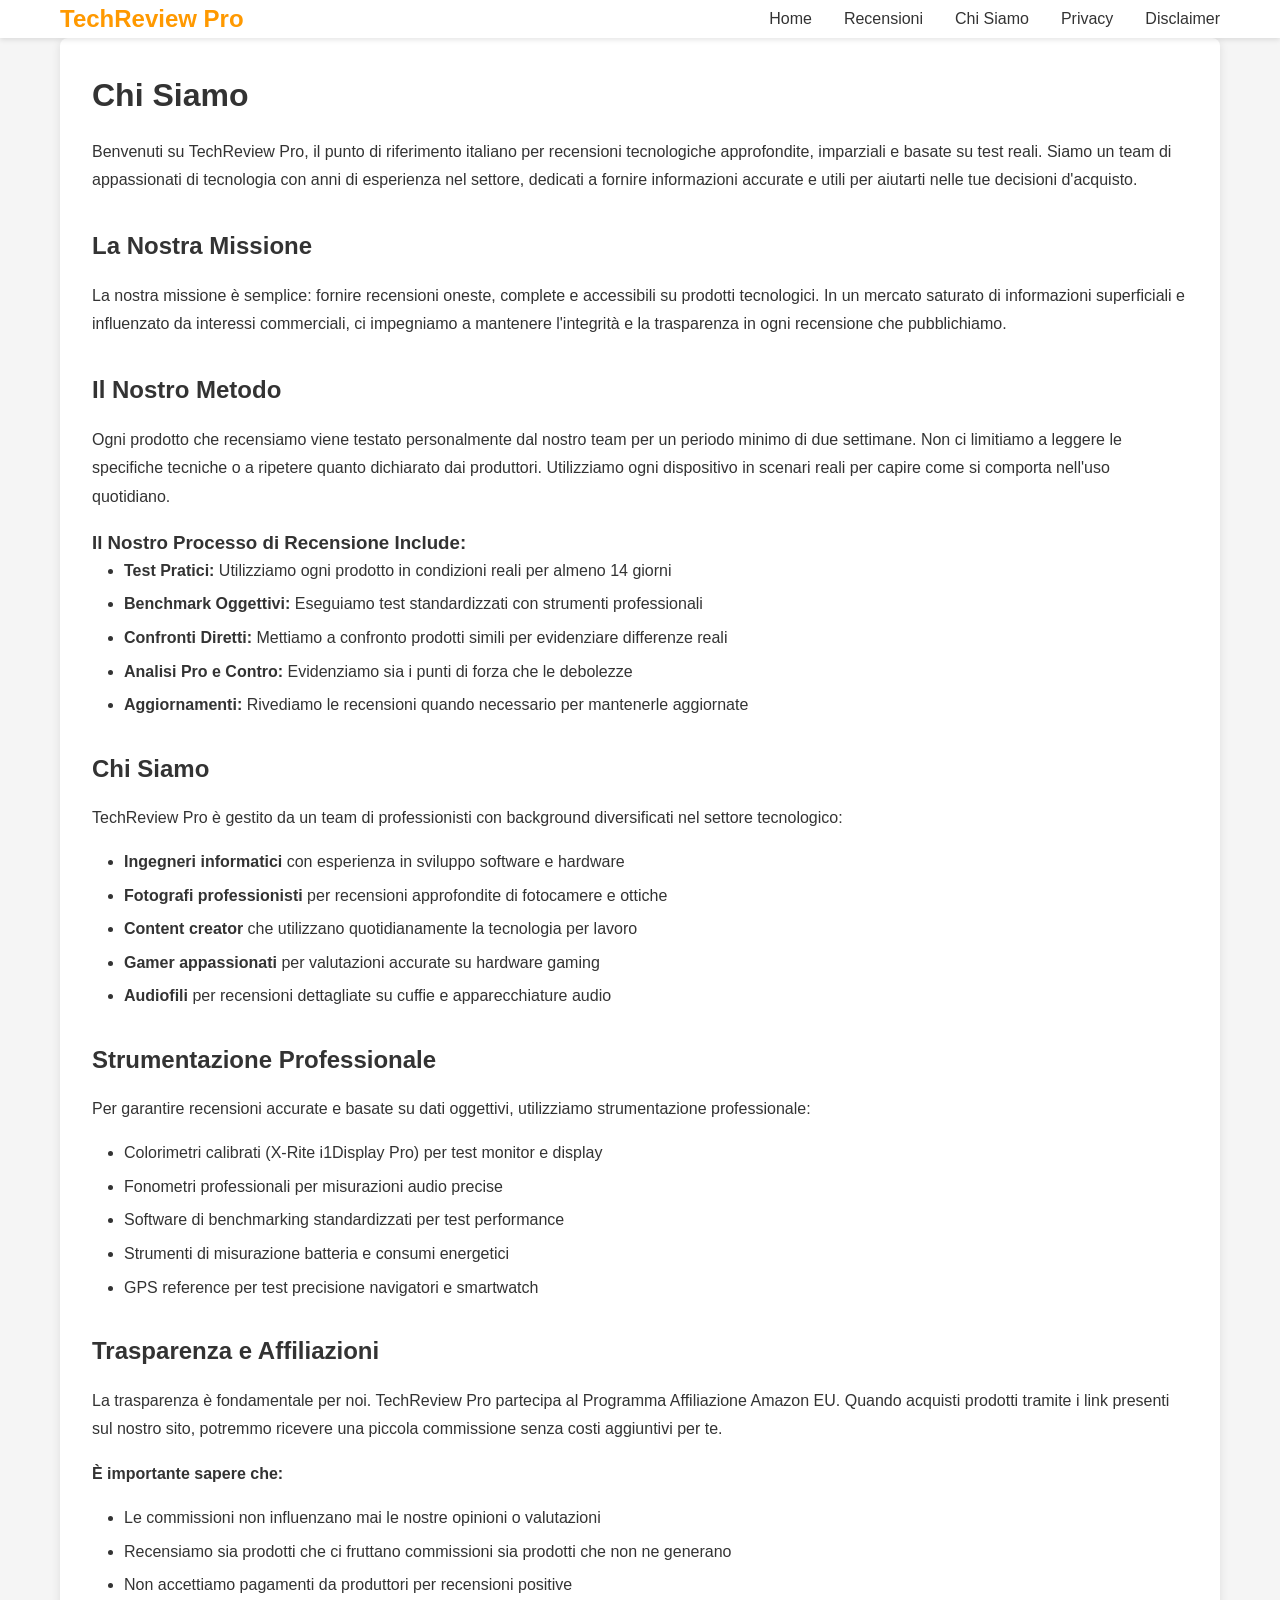
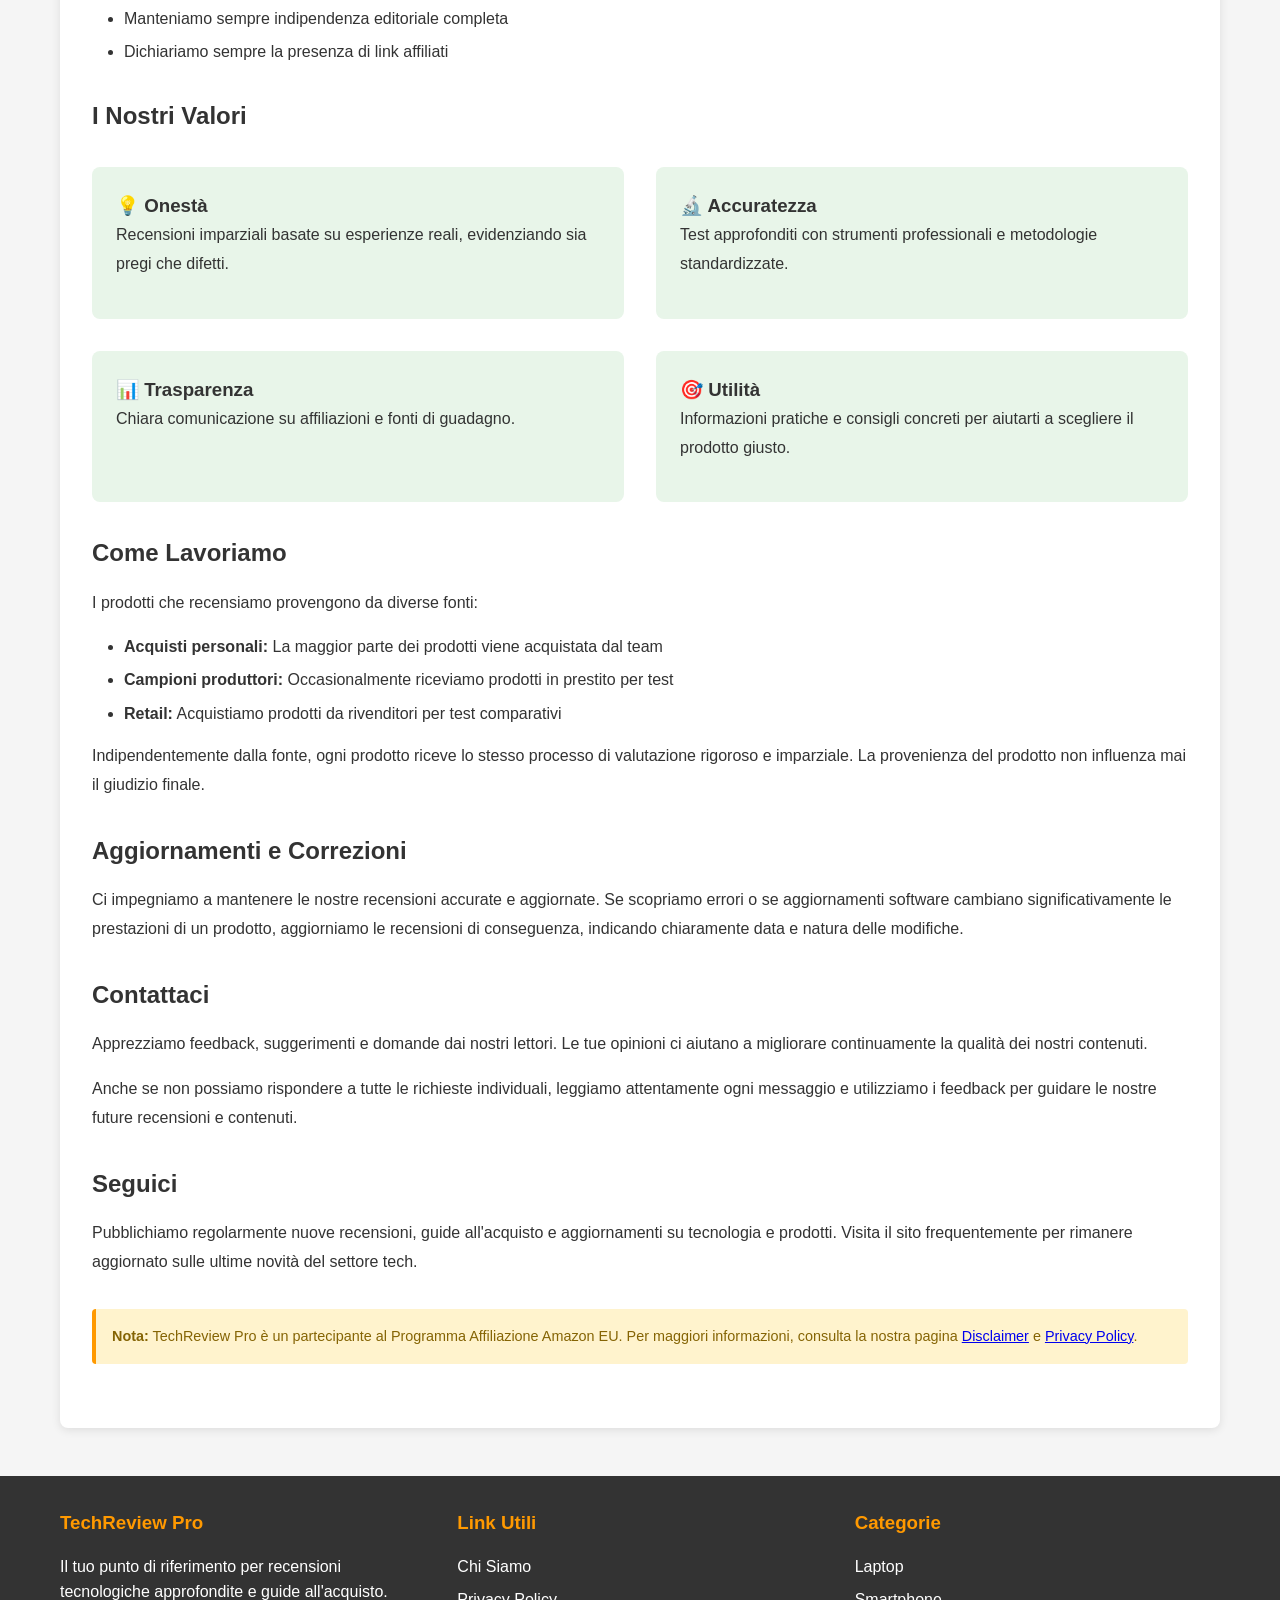
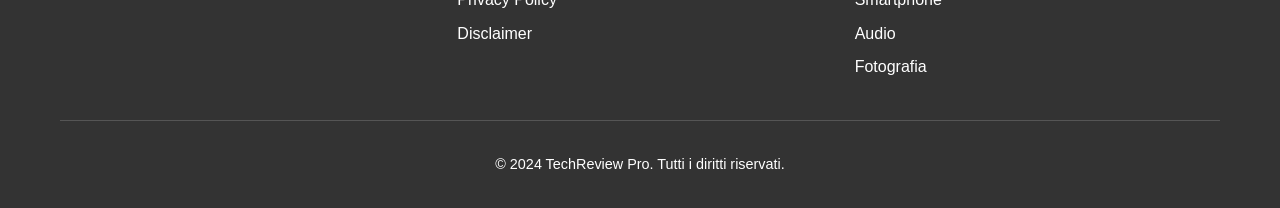
==== about.html @ e6c6a037 "Add complete Amazon Associates compliant website for PA-API approval This commit adds a professional" ====
<!DOCTYPE html>
<html lang="it">
<head>
    <meta charset="UTF-8">
    <meta name="viewport" content="width=device-width, initial-scale=1.0">
    <meta name="description" content="Chi siamo - TechReview Pro, il tuo punto di riferimento per recensioni tecnologiche approfondite e imparziali.">
    <title>Chi Siamo - TechReview Pro</title>
    <link rel="stylesheet" href="css/style.css">
</head>
<body>
    <header>
        <nav class="container">
            <a href="index.html" class="logo">TechReview Pro</a>
            <ul class="nav-links">
                <li><a href="index.html">Home</a></li>
                <li><a href="reviews.html">Recensioni</a></li>
                <li><a href="about.html">Chi Siamo</a></li>
                <li><a href="privacy.html">Privacy</a></li>
                <li><a href="disclaimer.html">Disclaimer</a></li>
            </ul>
        </nav>
    </header>

    <main class="container">
        <article>
            <h1>Chi Siamo</h1>

            <p>
                Benvenuti su TechReview Pro, il punto di riferimento italiano per recensioni tecnologiche approfondite,
                imparziali e basate su test reali. Siamo un team di appassionati di tecnologia con anni di esperienza
                nel settore, dedicati a fornire informazioni accurate e utili per aiutarti nelle tue decisioni d'acquisto.
            </p>

            <h2>La Nostra Missione</h2>
            <p>
                La nostra missione è semplice: fornire recensioni oneste, complete e accessibili su prodotti tecnologici.
                In un mercato saturato di informazioni superficiali e influenzato da interessi commerciali, ci impegniamo
                a mantenere l'integrità e la trasparenza in ogni recensione che pubblichiamo.
            </p>

            <h2>Il Nostro Metodo</h2>
            <p>
                Ogni prodotto che recensiamo viene testato personalmente dal nostro team per un periodo minimo di due
                settimane. Non ci limitiamo a leggere le specifiche tecniche o a ripetere quanto dichiarato dai produttori.
                Utilizziamo ogni dispositivo in scenari reali per capire come si comporta nell'uso quotidiano.
            </p>

            <h3>Il Nostro Processo di Recensione Include:</h3>
            <ul>
                <li><strong>Test Pratici:</strong> Utilizziamo ogni prodotto in condizioni reali per almeno 14 giorni</li>
                <li><strong>Benchmark Oggettivi:</strong> Eseguiamo test standardizzati con strumenti professionali</li>
                <li><strong>Confronti Diretti:</strong> Mettiamo a confronto prodotti simili per evidenziare differenze reali</li>
                <li><strong>Analisi Pro e Contro:</strong> Evidenziamo sia i punti di forza che le debolezze</li>
                <li><strong>Aggiornamenti:</strong> Rivediamo le recensioni quando necessario per mantenerle aggiornate</li>
            </ul>

            <h2>Chi Siamo</h2>
            <p>
                TechReview Pro è gestito da un team di professionisti con background diversificati nel settore tecnologico:
            </p>
            <ul>
                <li><strong>Ingegneri informatici</strong> con esperienza in sviluppo software e hardware</li>
                <li><strong>Fotografi professionisti</strong> per recensioni approfondite di fotocamere e ottiche</li>
                <li><strong>Content creator</strong> che utilizzano quotidianamente la tecnologia per lavoro</li>
                <li><strong>Gamer appassionati</strong> per valutazioni accurate su hardware gaming</li>
                <li><strong>Audiofili</strong> per recensioni dettagliate su cuffie e apparecchiature audio</li>
            </ul>

            <h2>Strumentazione Professionale</h2>
            <p>
                Per garantire recensioni accurate e basate su dati oggettivi, utilizziamo strumentazione professionale:
            </p>
            <ul>
                <li>Colorimetri calibrati (X-Rite i1Display Pro) per test monitor e display</li>
                <li>Fonometri professionali per misurazioni audio precise</li>
                <li>Software di benchmarking standardizzati per test performance</li>
                <li>Strumenti di misurazione batteria e consumi energetici</li>
                <li>GPS reference per test precisione navigatori e smartwatch</li>
            </ul>

            <h2>Trasparenza e Affiliazioni</h2>
            <p>
                La trasparenza è fondamentale per noi. TechReview Pro partecipa al Programma Affiliazione Amazon EU.
                Quando acquisti prodotti tramite i link presenti sul nostro sito, potremmo ricevere una piccola
                commissione senza costi aggiuntivi per te.
            </p>
            <p>
                <strong>È importante sapere che:</strong>
            </p>
            <ul>
                <li>Le commissioni non influenzano mai le nostre opinioni o valutazioni</li>
                <li>Recensiamo sia prodotti che ci fruttano commissioni sia prodotti che non ne generano</li>
                <li>Non accettiamo pagamenti da produttori per recensioni positive</li>
                <li>Manteniamo sempre indipendenza editoriale completa</li>
                <li>Dichiariamo sempre la presenza di link affiliati</li>
            </ul>

            <h2>I Nostri Valori</h2>
            <div class="pros-cons">
                <div class="pros">
                    <h3>💡 Onestà</h3>
                    <p>Recensioni imparziali basate su esperienze reali, evidenziando sia pregi che difetti.</p>
                </div>
                <div class="pros">
                    <h3>🔬 Accuratezza</h3>
                    <p>Test approfonditi con strumenti professionali e metodologie standardizzate.</p>
                </div>
            </div>
            <div class="pros-cons">
                <div class="pros">
                    <h3>📊 Trasparenza</h3>
                    <p>Chiara comunicazione su affiliazioni e fonti di guadagno.</p>
                </div>
                <div class="pros">
                    <h3>🎯 Utilità</h3>
                    <p>Informazioni pratiche e consigli concreti per aiutarti a scegliere il prodotto giusto.</p>
                </div>
            </div>

            <h2>Come Lavoriamo</h2>
            <p>
                I prodotti che recensiamo provengono da diverse fonti:
            </p>
            <ul>
                <li><strong>Acquisti personali:</strong> La maggior parte dei prodotti viene acquistata dal team</li>
                <li><strong>Campioni produttori:</strong> Occasionalmente riceviamo prodotti in prestito per test</li>
                <li><strong>Retail:</strong> Acquistiamo prodotti da rivenditori per test comparativi</li>
            </ul>
            <p>
                Indipendentemente dalla fonte, ogni prodotto riceve lo stesso processo di valutazione rigoroso e
                imparziale. La provenienza del prodotto non influenza mai il giudizio finale.
            </p>

            <h2>Aggiornamenti e Correzioni</h2>
            <p>
                Ci impegniamo a mantenere le nostre recensioni accurate e aggiornate. Se scopriamo errori o se
                aggiornamenti software cambiano significativamente le prestazioni di un prodotto, aggiorniamo le
                recensioni di conseguenza, indicando chiaramente data e natura delle modifiche.
            </p>

            <h2>Contattaci</h2>
            <p>
                Apprezziamo feedback, suggerimenti e domande dai nostri lettori. Le tue opinioni ci aiutano a migliorare
                continuamente la qualità dei nostri contenuti.
            </p>
            <p>
                Anche se non possiamo rispondere a tutte le richieste individuali, leggiamo attentamente ogni messaggio
                e utilizziamo i feedback per guidare le nostre future recensioni e contenuti.
            </p>

            <h2>Seguici</h2>
            <p>
                Pubblichiamo regolarmente nuove recensioni, guide all'acquisto e aggiornamenti su tecnologia e prodotti.
                Visita il sito frequentemente per rimanere aggiornato sulle ultime novità del settore tech.
            </p>

            <div class="affiliate-notice">
                <strong>Nota:</strong> TechReview Pro è un partecipante al Programma Affiliazione Amazon EU.
                Per maggiori informazioni, consulta la nostra pagina <a href="disclaimer.html">Disclaimer</a> e
                <a href="privacy.html">Privacy Policy</a>.
            </div>
        </article>
    </main>

    <footer>
        <div class="container">
            <div class="footer-content">
                <div class="footer-section">
                    <h3>TechReview Pro</h3>
                    <p>Il tuo punto di riferimento per recensioni tecnologiche approfondite e guide all'acquisto.</p>
                </div>
                <div class="footer-section">
                    <h3>Link Utili</h3>
                    <ul>
                        <li><a href="about.html">Chi Siamo</a></li>
                        <li><a href="privacy.html">Privacy Policy</a></li>
                        <li><a href="disclaimer.html">Disclaimer</a></li>
                    </ul>
                </div>
                <div class="footer-section">
                    <h3>Categorie</h3>
                    <ul>
                        <li><a href="reviews.html">Laptop</a></li>
                        <li><a href="reviews.html">Smartphone</a></li>
                        <li><a href="reviews.html">Audio</a></li>
                        <li><a href="reviews.html">Fotografia</a></li>
                    </ul>
                </div>
            </div>
            <div class="footer-bottom">
                <p>&copy; 2024 TechReview Pro. Tutti i diritti riservati.</p>
            </div>
        </div>
    </footer>
</body>
</html>
---- css/style.css ----
/* Global Styles */
* {
    margin: 0;
    padding: 0;
    box-sizing: border-box;
}

:root {
    --primary-color: #FF9900;
    --secondary-color: #146eb4;
    --text-color: #333;
    --bg-color: #f5f5f5;
    --white: #ffffff;
    --gray: #666;
    --light-gray: #e0e0e0;
}

body {
    font-family: 'Segoe UI', Tahoma, Geneva, Verdana, sans-serif;
    line-height: 1.6;
    color: var(--text-color);
    background-color: var(--bg-color);
}

.container {
    max-width: 1200px;
    margin: 0 auto;
    padding: 0 20px;
}

/* Header */
header {
    background-color: var(--white);
    box-shadow: 0 2px 5px rgba(0,0,0,0.1);
    position: sticky;
    top: 0;
    z-index: 1000;
}

nav {
    display: flex;
    justify-content: space-between;
    align-items: center;
    padding: 1rem 0;
}

.logo {
    font-size: 1.5rem;
    font-weight: bold;
    color: var(--primary-color);
    text-decoration: none;
}

.nav-links {
    display: flex;
    list-style: none;
    gap: 2rem;
}

.nav-links a {
    color: var(--text-color);
    text-decoration: none;
    transition: color 0.3s;
}

.nav-links a:hover {
    color: var(--primary-color);
}

/* Hero Section */
.hero {
    background: linear-gradient(135deg, var(--secondary-color), var(--primary-color));
    color: var(--white);
    text-align: center;
    padding: 4rem 0;
    margin-bottom: 3rem;
}

.hero h1 {
    font-size: 2.5rem;
    margin-bottom: 1rem;
}

.hero p {
    font-size: 1.2rem;
    max-width: 600px;
    margin: 0 auto;
}

/* Main Content */
main {
    min-height: calc(100vh - 400px);
    padding: 2rem 0;
}

/* Product Grid */
.product-grid {
    display: grid;
    grid-template-columns: repeat(auto-fit, minmax(300px, 1fr));
    gap: 2rem;
    margin: 2rem 0;
}

.product-card {
    background: var(--white);
    border-radius: 8px;
    overflow: hidden;
    box-shadow: 0 2px 10px rgba(0,0,0,0.1);
    transition: transform 0.3s, box-shadow 0.3s;
}

.product-card:hover {
    transform: translateY(-5px);
    box-shadow: 0 5px 20px rgba(0,0,0,0.15);
}

.product-image {
    width: 100%;
    height: 250px;
    background-color: var(--light-gray);
    display: flex;
    align-items: center;
    justify-content: center;
    font-size: 3rem;
}

.product-content {
    padding: 1.5rem;
}

.product-content h3 {
    margin-bottom: 0.5rem;
    color: var(--text-color);
}

.product-content p {
    color: var(--gray);
    margin-bottom: 1rem;
}

.btn {
    display: inline-block;
    padding: 0.75rem 1.5rem;
    background-color: var(--primary-color);
    color: var(--white);
    text-decoration: none;
    border-radius: 5px;
    transition: background-color 0.3s;
}

.btn:hover {
    background-color: #e68a00;
}

/* Article Styles */
article {
    background: var(--white);
    padding: 2rem;
    border-radius: 8px;
    margin-bottom: 2rem;
    box-shadow: 0 2px 10px rgba(0,0,0,0.1);
}

article h1 {
    color: var(--text-color);
    margin-bottom: 1rem;
    font-size: 2rem;
}

article h2 {
    color: var(--text-color);
    margin-top: 2rem;
    margin-bottom: 1rem;
}

article p {
    margin-bottom: 1rem;
    line-height: 1.8;
}

article ul, article ol {
    margin-left: 2rem;
    margin-bottom: 1rem;
}

article li {
    margin-bottom: 0.5rem;
}

.product-hero {
    background-color: var(--light-gray);
    height: 400px;
    display: flex;
    align-items: center;
    justify-content: center;
    font-size: 4rem;
    margin-bottom: 2rem;
    border-radius: 8px;
}

.rating {
    color: var(--primary-color);
    font-size: 1.2rem;
    margin: 1rem 0;
}

.pros-cons {
    display: grid;
    grid-template-columns: 1fr 1fr;
    gap: 2rem;
    margin: 2rem 0;
}

.pros, .cons {
    padding: 1.5rem;
    border-radius: 8px;
}

.pros {
    background-color: #e8f5e9;
}

.cons {
    background-color: #ffebee;
}

.affiliate-notice {
    background-color: #fff3cd;
    border-left: 4px solid var(--primary-color);
    padding: 1rem;
    margin: 2rem 0;
    border-radius: 4px;
    font-size: 0.9rem;
    color: #856404;
}

/* Footer */
footer {
    background-color: var(--text-color);
    color: var(--white);
    padding: 2rem 0;
    margin-top: 3rem;
}

.footer-content {
    display: flex;
    justify-content: space-between;
    flex-wrap: wrap;
    gap: 2rem;
}

.footer-section {
    flex: 1;
    min-width: 250px;
}

.footer-section h3 {
    margin-bottom: 1rem;
    color: var(--primary-color);
}

.footer-section ul {
    list-style: none;
}

.footer-section ul li {
    margin-bottom: 0.5rem;
}

.footer-section a {
    color: var(--white);
    text-decoration: none;
    transition: color 0.3s;
}

.footer-section a:hover {
    color: var(--primary-color);
}

.footer-bottom {
    text-align: center;
    margin-top: 2rem;
    padding-top: 2rem;
    border-top: 1px solid #555;
    font-size: 0.9rem;
}

/* Responsive */
@media (max-width: 768px) {
    .nav-links {
        flex-direction: column;
        gap: 1rem;
    }

    .hero h1 {
        font-size: 2rem;
    }

    .product-grid {
        grid-template-columns: 1fr;
    }

    .pros-cons {
        grid-template-columns: 1fr;
    }

    .footer-content {
        flex-direction: column;
    }
}
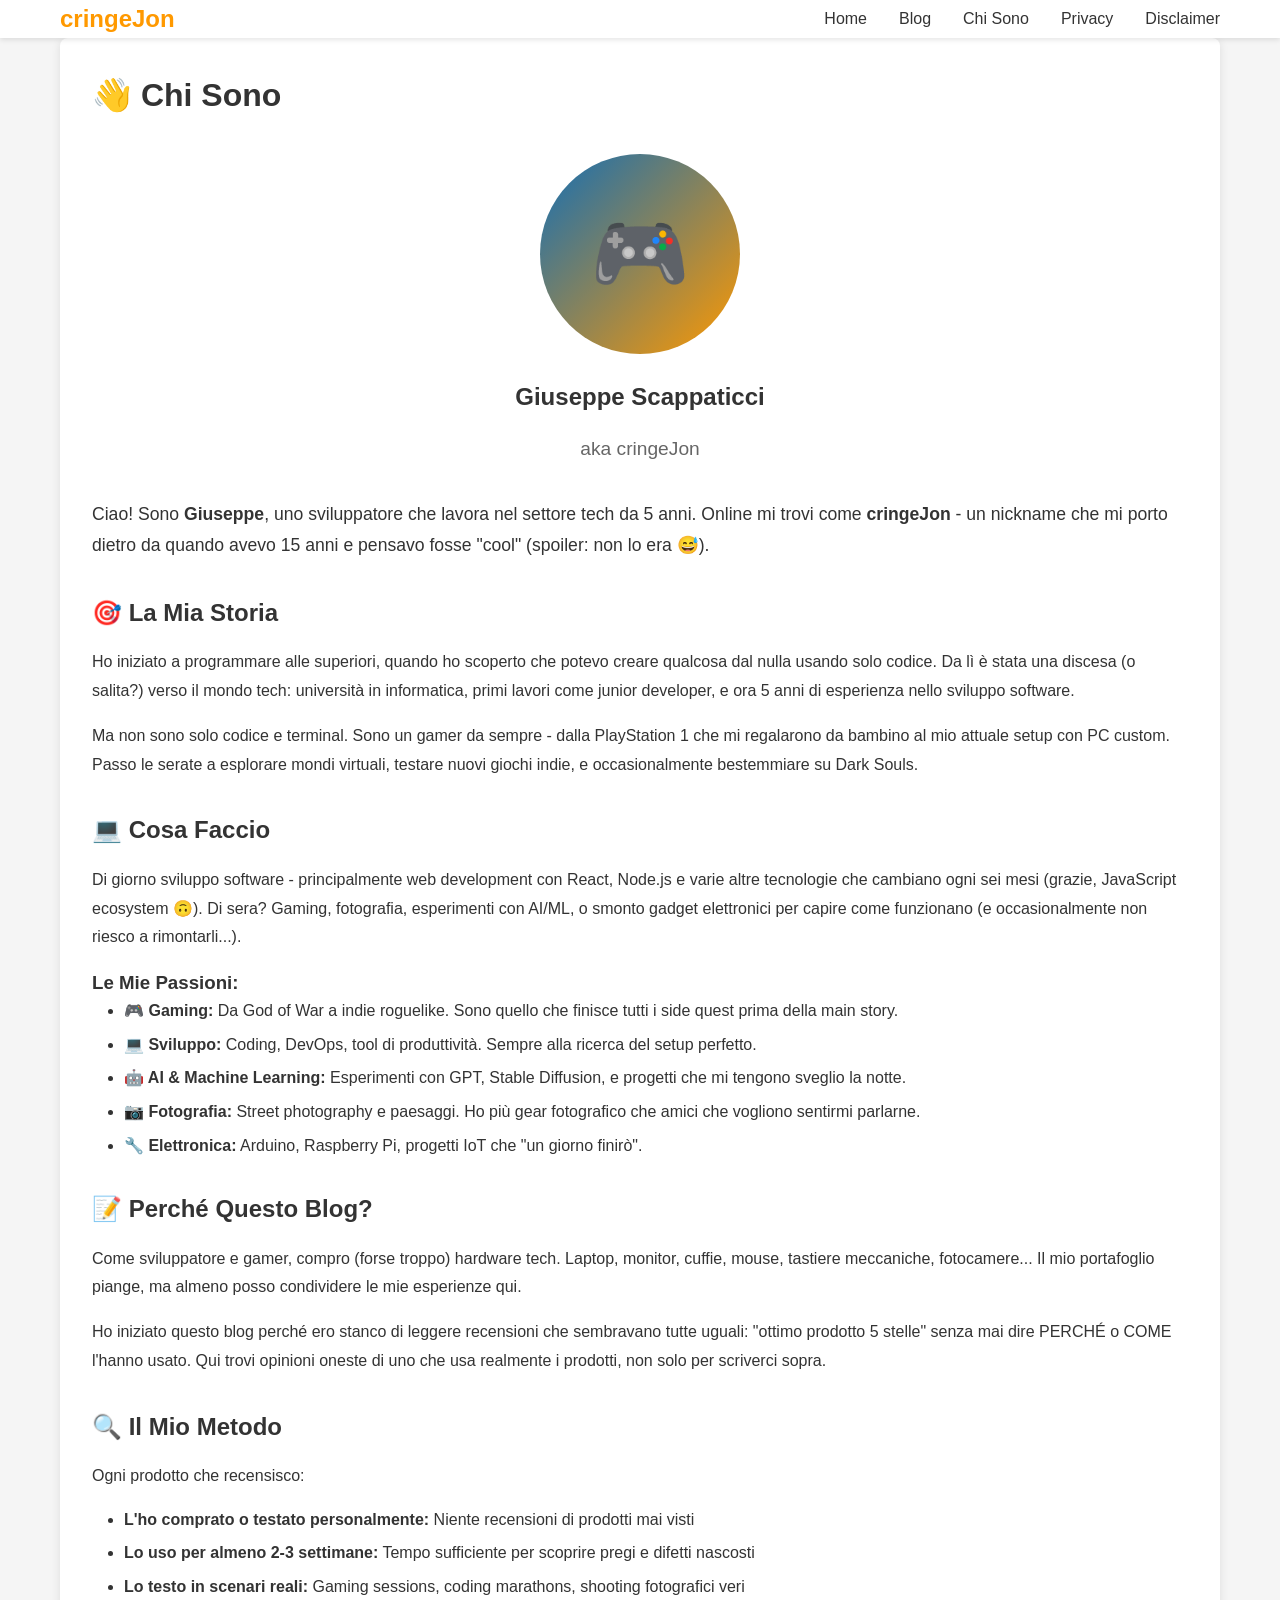
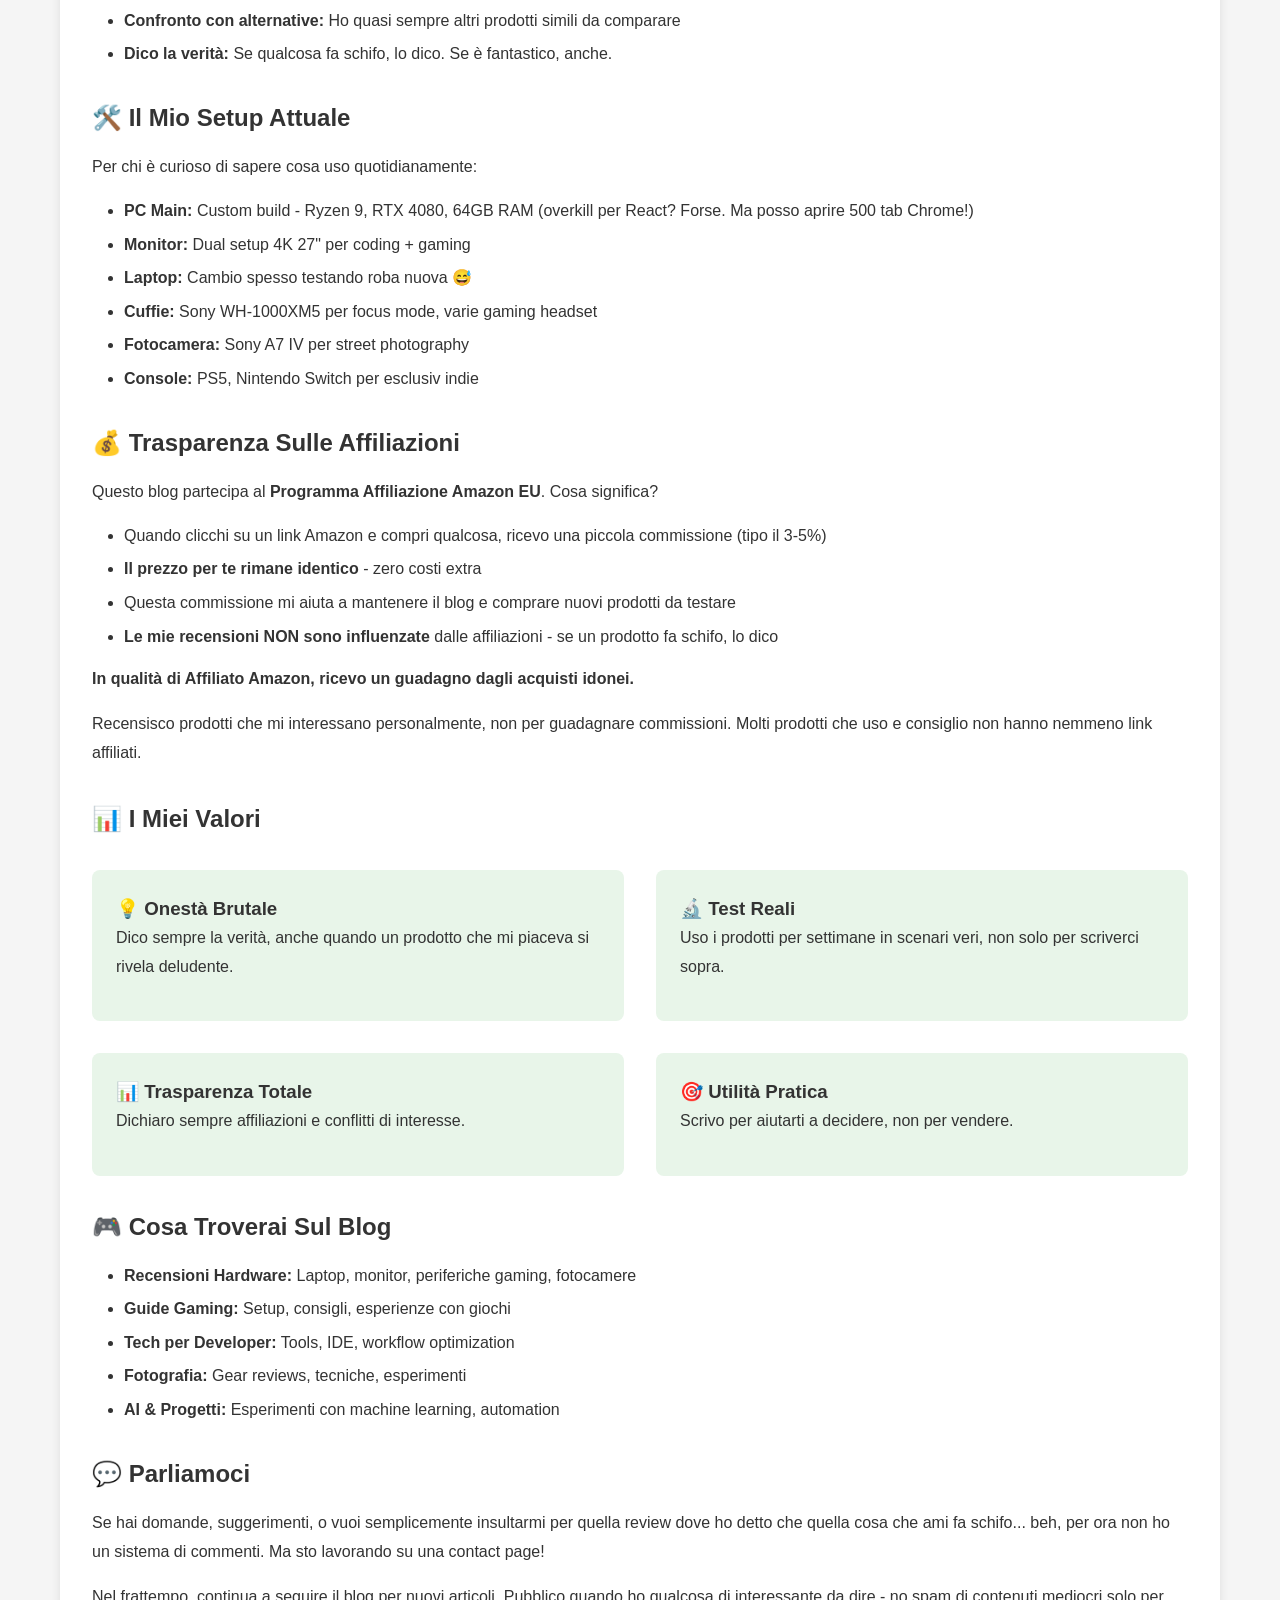
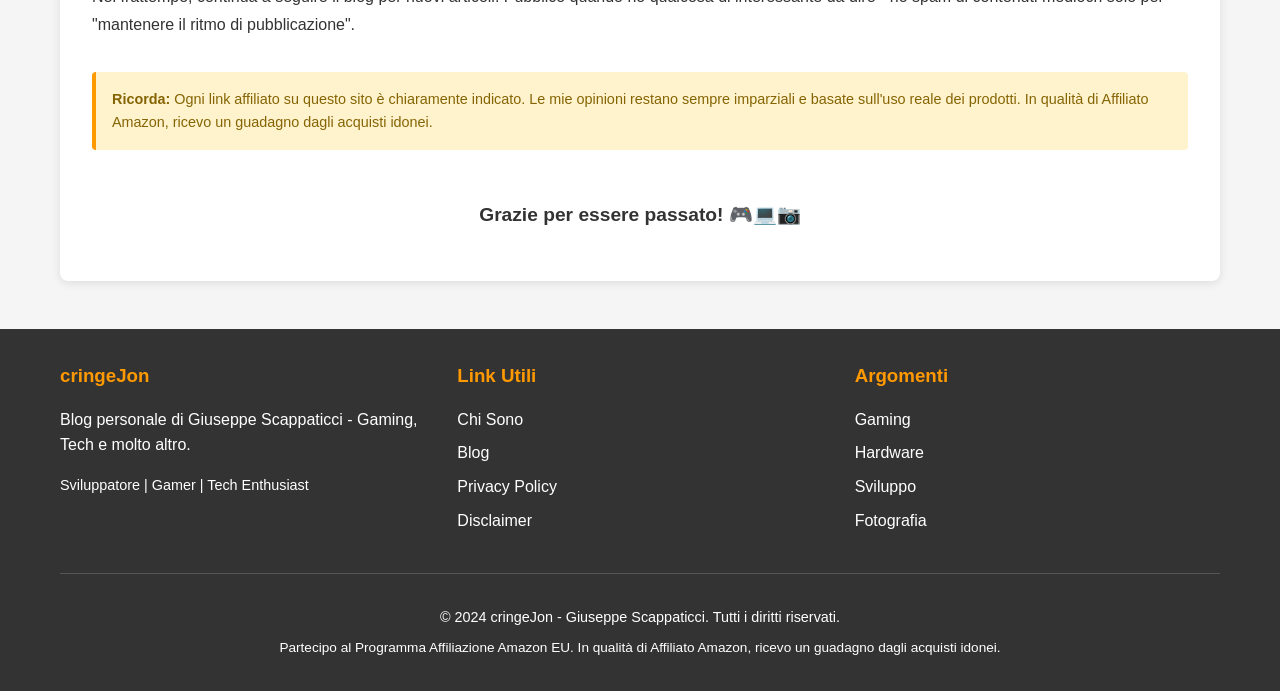
==== commit f011eadb: "Transform generic site into personal blog for cringeJon (Giuseppe Scappaticci) MAJOR CHANGES to fix " ====
--- a/about.html
+++ b/about.html
@@ -3,18 +3,18 @@
 <head>
     <meta charset="UTF-8">
     <meta name="viewport" content="width=device-width, initial-scale=1.0">
-    <meta name="description" content="Chi siamo - TechReview Pro, il tuo punto di riferimento per recensioni tecnologiche approfondite e imparziali.">
-    <title>Chi Siamo - TechReview Pro</title>
+    <meta name="description" content="Chi sono - Giuseppe Scappaticci (cringeJon), sviluppatore e appassionato di gaming, tech, AI e fotografia.">
+    <title>Chi Sono - cringeJon</title>
     <link rel="stylesheet" href="css/style.css">
 </head>
 <body>
     <header>
         <nav class="container">
-            <a href="index.html" class="logo">TechReview Pro</a>
+            <a href="index.html" class="logo">cringeJon</a>
             <ul class="nav-links">
                 <li><a href="index.html">Home</a></li>
-                <li><a href="reviews.html">Recensioni</a></li>
-                <li><a href="about.html">Chi Siamo</a></li>
+                <li><a href="blog.html">Blog</a></li>
+                <li><a href="about.html">Chi Sono</a></li>
                 <li><a href="privacy.html">Privacy</a></li>
                 <li><a href="disclaimer.html">Disclaimer</a></li>
             </ul>
@@ -23,142 +23,160 @@
 
     <main class="container">
         <article>
-            <h1>Chi Siamo</h1>
-
-            <p>
-                Benvenuti su TechReview Pro, il punto di riferimento italiano per recensioni tecnologiche approfondite,
-                imparziali e basate su test reali. Siamo un team di appassionati di tecnologia con anni di esperienza
-                nel settore, dedicati a fornire informazioni accurate e utili per aiutarti nelle tue decisioni d'acquisto.
-            </p>
-
-            <h2>La Nostra Missione</h2>
-            <p>
-                La nostra missione è semplice: fornire recensioni oneste, complete e accessibili su prodotti tecnologici.
-                In un mercato saturato di informazioni superficiali e influenzato da interessi commerciali, ci impegniamo
-                a mantenere l'integrità e la trasparenza in ogni recensione che pubblichiamo.
-            </p>
-
-            <h2>Il Nostro Metodo</h2>
-            <p>
-                Ogni prodotto che recensiamo viene testato personalmente dal nostro team per un periodo minimo di due
-                settimane. Non ci limitiamo a leggere le specifiche tecniche o a ripetere quanto dichiarato dai produttori.
-                Utilizziamo ogni dispositivo in scenari reali per capire come si comporta nell'uso quotidiano.
-            </p>
-
-            <h3>Il Nostro Processo di Recensione Include:</h3>
-            <ul>
-                <li><strong>Test Pratici:</strong> Utilizziamo ogni prodotto in condizioni reali per almeno 14 giorni</li>
-                <li><strong>Benchmark Oggettivi:</strong> Eseguiamo test standardizzati con strumenti professionali</li>
-                <li><strong>Confronti Diretti:</strong> Mettiamo a confronto prodotti simili per evidenziare differenze reali</li>
-                <li><strong>Analisi Pro e Contro:</strong> Evidenziamo sia i punti di forza che le debolezze</li>
-                <li><strong>Aggiornamenti:</strong> Rivediamo le recensioni quando necessario per mantenerle aggiornate</li>
-            </ul>
-
-            <h2>Chi Siamo</h2>
-            <p>
-                TechReview Pro è gestito da un team di professionisti con background diversificati nel settore tecnologico:
-            </p>
-            <ul>
-                <li><strong>Ingegneri informatici</strong> con esperienza in sviluppo software e hardware</li>
-                <li><strong>Fotografi professionisti</strong> per recensioni approfondite di fotocamere e ottiche</li>
-                <li><strong>Content creator</strong> che utilizzano quotidianamente la tecnologia per lavoro</li>
-                <li><strong>Gamer appassionati</strong> per valutazioni accurate su hardware gaming</li>
-                <li><strong>Audiofili</strong> per recensioni dettagliate su cuffie e apparecchiature audio</li>
-            </ul>
-
-            <h2>Strumentazione Professionale</h2>
-            <p>
-                Per garantire recensioni accurate e basate su dati oggettivi, utilizziamo strumentazione professionale:
-            </p>
-            <ul>
-                <li>Colorimetri calibrati (X-Rite i1Display Pro) per test monitor e display</li>
-                <li>Fonometri professionali per misurazioni audio precise</li>
-                <li>Software di benchmarking standardizzati per test performance</li>
-                <li>Strumenti di misurazione batteria e consumi energetici</li>
-                <li>GPS reference per test precisione navigatori e smartwatch</li>
-            </ul>
-
-            <h2>Trasparenza e Affiliazioni</h2>
-            <p>
-                La trasparenza è fondamentale per noi. TechReview Pro partecipa al Programma Affiliazione Amazon EU.
-                Quando acquisti prodotti tramite i link presenti sul nostro sito, potremmo ricevere una piccola
-                commissione senza costi aggiuntivi per te.
-            </p>
-            <p>
-                <strong>È importante sapere che:</strong>
-            </p>
-            <ul>
-                <li>Le commissioni non influenzano mai le nostre opinioni o valutazioni</li>
-                <li>Recensiamo sia prodotti che ci fruttano commissioni sia prodotti che non ne generano</li>
-                <li>Non accettiamo pagamenti da produttori per recensioni positive</li>
-                <li>Manteniamo sempre indipendenza editoriale completa</li>
-                <li>Dichiariamo sempre la presenza di link affiliati</li>
-            </ul>
-
-            <h2>I Nostri Valori</h2>
+            <h1>👋 Chi Sono</h1>
+
+            <div style="text-align: center; margin: 2rem 0;">
+                <div style="width: 200px; height: 200px; background: linear-gradient(135deg, #146eb4, #FF9900); border-radius: 50%; margin: 0 auto; display: flex; align-items: center; justify-content: center; font-size: 5rem;">
+                    🎮
+                </div>
+                <h2 style="margin-top: 1.5rem;">Giuseppe Scappaticci</h2>
+                <p style="font-size: 1.2rem; color: #666;">aka cringeJon</p>
+            </div>
+
+            <p style="font-size: 1.1rem; line-height: 1.8;">
+                Ciao! Sono <strong>Giuseppe</strong>, uno sviluppatore che lavora nel settore tech da 5 anni.
+                Online mi trovi come <strong>cringeJon</strong> - un nickname che mi porto dietro da quando
+                avevo 15 anni e pensavo fosse "cool" (spoiler: non lo era 😅).
+            </p>
+
+            <h2>🎯 La Mia Storia</h2>
+            <p>
+                Ho iniziato a programmare alle superiori, quando ho scoperto che potevo creare qualcosa dal
+                nulla usando solo codice. Da lì è stata una discesa (o salita?) verso il mondo tech: università
+                in informatica, primi lavori come junior developer, e ora 5 anni di esperienza nello sviluppo software.
+            </p>
+            <p>
+                Ma non sono solo codice e terminal. Sono un gamer da sempre - dalla PlayStation 1 che mi regalarono
+                da bambino al mio attuale setup con PC custom. Passo le serate a esplorare mondi virtuali, testare
+                nuovi giochi indie, e occasionalmente bestemmiare su Dark Souls.
+            </p>
+
+            <h2>💻 Cosa Faccio</h2>
+            <p>
+                Di giorno sviluppo software - principalmente web development con React, Node.js e varie altre
+                tecnologie che cambiano ogni sei mesi (grazie, JavaScript ecosystem 🙃). Di sera? Gaming,
+                fotografia, esperimenti con AI/ML, o smonto gadget elettronici per capire come funzionano
+                (e occasionalmente non riesco a rimontarli...).
+            </p>
+
+            <h3>Le Mie Passioni:</h3>
+            <ul>
+                <li><strong>🎮 Gaming:</strong> Da God of War a indie roguelike. Sono quello che finisce tutti i side quest prima della main story.</li>
+                <li><strong>💻 Sviluppo:</strong> Coding, DevOps, tool di produttività. Sempre alla ricerca del setup perfetto.</li>
+                <li><strong>🤖 AI & Machine Learning:</strong> Esperimenti con GPT, Stable Diffusion, e progetti che mi tengono sveglio la notte.</li>
+                <li><strong>📷 Fotografia:</strong> Street photography e paesaggi. Ho più gear fotografico che amici che vogliono sentirmi parlarne.</li>
+                <li><strong>🔧 Elettronica:</strong> Arduino, Raspberry Pi, progetti IoT che "un giorno finirò".</li>
+            </ul>
+
+            <h2>📝 Perché Questo Blog?</h2>
+            <p>
+                Come sviluppatore e gamer, compro (forse troppo) hardware tech. Laptop, monitor, cuffie, mouse,
+                tastiere meccaniche, fotocamere... Il mio portafoglio piange, ma almeno posso condividere le
+                mie esperienze qui.
+            </p>
+            <p>
+                Ho iniziato questo blog perché ero stanco di leggere recensioni che sembravano tutte uguali:
+                "ottimo prodotto 5 stelle" senza mai dire PERCHÉ o COME l'hanno usato. Qui trovi opinioni oneste
+                di uno che usa realmente i prodotti, non solo per scriverci sopra.
+            </p>
+
+            <h2>🔍 Il Mio Metodo</h2>
+            <p>
+                Ogni prodotto che recensisco:
+            </p>
+            <ul>
+                <li><strong>L'ho comprato o testato personalmente:</strong> Niente recensioni di prodotti mai visti</li>
+                <li><strong>Lo uso per almeno 2-3 settimane:</strong> Tempo sufficiente per scoprire pregi e difetti nascosti</li>
+                <li><strong>Lo testo in scenari reali:</strong> Gaming sessions, coding marathons, shooting fotografici veri</li>
+                <li><strong>Confronto con alternative:</strong> Ho quasi sempre altri prodotti simili da comparare</li>
+                <li><strong>Dico la verità:</strong> Se qualcosa fa schifo, lo dico. Se è fantastico, anche.</li>
+            </ul>
+
+            <h2>🛠️ Il Mio Setup Attuale</h2>
+            <p>
+                Per chi è curioso di sapere cosa uso quotidianamente:
+            </p>
+            <ul>
+                <li><strong>PC Main:</strong> Custom build - Ryzen 9, RTX 4080, 64GB RAM (overkill per React? Forse. Ma posso aprire 500 tab Chrome!)</li>
+                <li><strong>Monitor:</strong> Dual setup 4K 27" per coding + gaming</li>
+                <li><strong>Laptop:</strong> Cambio spesso testando roba nuova 😅</li>
+                <li><strong>Cuffie:</strong> Sony WH-1000XM5 per focus mode, varie gaming headset</li>
+                <li><strong>Fotocamera:</strong> Sony A7 IV per street photography</li>
+                <li><strong>Console:</strong> PS5, Nintendo Switch per esclusiv indie</li>
+            </ul>
+
+            <h2>💰 Trasparenza Sulle Affiliazioni</h2>
+            <p>
+                Questo blog partecipa al <strong>Programma Affiliazione Amazon EU</strong>. Cosa significa?
+            </p>
+            <ul>
+                <li>Quando clicchi su un link Amazon e compri qualcosa, ricevo una piccola commissione (tipo il 3-5%)</li>
+                <li><strong>Il prezzo per te rimane identico</strong> - zero costi extra</li>
+                <li>Questa commissione mi aiuta a mantenere il blog e comprare nuovi prodotti da testare</li>
+                <li><strong>Le mie recensioni NON sono influenzate</strong> dalle affiliazioni - se un prodotto fa schifo, lo dico</li>
+            </ul>
+
+            <p>
+                <strong>In qualità di Affiliato Amazon, ricevo un guadagno dagli acquisti idonei.</strong>
+            </p>
+
+            <p>
+                Recensisco prodotti che mi interessano personalmente, non per guadagnare commissioni. Molti prodotti
+                che uso e consiglio non hanno nemmeno link affiliati.
+            </p>
+
+            <h2>📊 I Miei Valori</h2>
             <div class="pros-cons">
                 <div class="pros">
-                    <h3>💡 Onestà</h3>
-                    <p>Recensioni imparziali basate su esperienze reali, evidenziando sia pregi che difetti.</p>
-                </div>
-                <div class="pros">
-                    <h3>🔬 Accuratezza</h3>
-                    <p>Test approfonditi con strumenti professionali e metodologie standardizzate.</p>
+                    <h3>💡 Onestà Brutale</h3>
+                    <p>Dico sempre la verità, anche quando un prodotto che mi piaceva si rivela deludente.</p>
+                </div>
+                <div class="pros">
+                    <h3>🔬 Test Reali</h3>
+                    <p>Uso i prodotti per settimane in scenari veri, non solo per scriverci sopra.</p>
                 </div>
             </div>
             <div class="pros-cons">
                 <div class="pros">
-                    <h3>📊 Trasparenza</h3>
-                    <p>Chiara comunicazione su affiliazioni e fonti di guadagno.</p>
-                </div>
-                <div class="pros">
-                    <h3>🎯 Utilità</h3>
-                    <p>Informazioni pratiche e consigli concreti per aiutarti a scegliere il prodotto giusto.</p>
-                </div>
-            </div>
-
-            <h2>Come Lavoriamo</h2>
-            <p>
-                I prodotti che recensiamo provengono da diverse fonti:
-            </p>
-            <ul>
-                <li><strong>Acquisti personali:</strong> La maggior parte dei prodotti viene acquistata dal team</li>
-                <li><strong>Campioni produttori:</strong> Occasionalmente riceviamo prodotti in prestito per test</li>
-                <li><strong>Retail:</strong> Acquistiamo prodotti da rivenditori per test comparativi</li>
-            </ul>
-            <p>
-                Indipendentemente dalla fonte, ogni prodotto riceve lo stesso processo di valutazione rigoroso e
-                imparziale. La provenienza del prodotto non influenza mai il giudizio finale.
-            </p>
-
-            <h2>Aggiornamenti e Correzioni</h2>
-            <p>
-                Ci impegniamo a mantenere le nostre recensioni accurate e aggiornate. Se scopriamo errori o se
-                aggiornamenti software cambiano significativamente le prestazioni di un prodotto, aggiorniamo le
-                recensioni di conseguenza, indicando chiaramente data e natura delle modifiche.
-            </p>
-
-            <h2>Contattaci</h2>
-            <p>
-                Apprezziamo feedback, suggerimenti e domande dai nostri lettori. Le tue opinioni ci aiutano a migliorare
-                continuamente la qualità dei nostri contenuti.
-            </p>
-            <p>
-                Anche se non possiamo rispondere a tutte le richieste individuali, leggiamo attentamente ogni messaggio
-                e utilizziamo i feedback per guidare le nostre future recensioni e contenuti.
-            </p>
-
-            <h2>Seguici</h2>
-            <p>
-                Pubblichiamo regolarmente nuove recensioni, guide all'acquisto e aggiornamenti su tecnologia e prodotti.
-                Visita il sito frequentemente per rimanere aggiornato sulle ultime novità del settore tech.
+                    <h3>📊 Trasparenza Totale</h3>
+                    <p>Dichiaro sempre affiliazioni e conflitti di interesse.</p>
+                </div>
+                <div class="pros">
+                    <h3>🎯 Utilità Pratica</h3>
+                    <p>Scrivo per aiutarti a decidere, non per vendere.</p>
+                </div>
+            </div>
+
+            <h2>🎮 Cosa Troverai Sul Blog</h2>
+            <ul>
+                <li><strong>Recensioni Hardware:</strong> Laptop, monitor, periferiche gaming, fotocamere</li>
+                <li><strong>Guide Gaming:</strong> Setup, consigli, esperienze con giochi</li>
+                <li><strong>Tech per Developer:</strong> Tools, IDE, workflow optimization</li>
+                <li><strong>Fotografia:</strong> Gear reviews, tecniche, esperimenti</li>
+                <li><strong>AI & Progetti:</strong> Esperimenti con machine learning, automation</li>
+            </ul>
+
+            <h2>💬 Parliamoci</h2>
+            <p>
+                Se hai domande, suggerimenti, o vuoi semplicemente insultarmi per quella review dove ho detto
+                che quella cosa che ami fa schifo... beh, per ora non ho un sistema di commenti. Ma sto lavorando
+                su una contact page!
+            </p>
+
+            <p>
+                Nel frattempo, continua a seguire il blog per nuovi articoli. Pubblico quando ho qualcosa di
+                interessante da dire - no spam di contenuti mediocri solo per "mantenere il ritmo di pubblicazione".
             </p>
 
             <div class="affiliate-notice">
-                <strong>Nota:</strong> TechReview Pro è un partecipante al Programma Affiliazione Amazon EU.
-                Per maggiori informazioni, consulta la nostra pagina <a href="disclaimer.html">Disclaimer</a> e
-                <a href="privacy.html">Privacy Policy</a>.
-            </div>
+                <strong>Ricorda:</strong> Ogni link affiliato su questo sito è chiaramente indicato. Le mie opinioni
+                restano sempre imparziali e basate sull'uso reale dei prodotti. In qualità di Affiliato Amazon,
+                ricevo un guadagno dagli acquisti idonei.
+            </div>
+
+            <p style="text-align: center; margin-top: 3rem; font-size: 1.2rem;">
+                <strong>Grazie per essere passato! 🎮💻📷</strong>
+            </p>
         </article>
     </main>
 
@@ -166,29 +184,35 @@
         <div class="container">
             <div class="footer-content">
                 <div class="footer-section">
-                    <h3>TechReview Pro</h3>
-                    <p>Il tuo punto di riferimento per recensioni tecnologiche approfondite e guide all'acquisto.</p>
+                    <h3>cringeJon</h3>
+                    <p>Blog personale di Giuseppe Scappaticci - Gaming, Tech e molto altro.</p>
+                    <p style="margin-top: 1rem; font-size: 0.9rem;">Sviluppatore | Gamer | Tech Enthusiast</p>
                 </div>
                 <div class="footer-section">
                     <h3>Link Utili</h3>
                     <ul>
-                        <li><a href="about.html">Chi Siamo</a></li>
+                        <li><a href="about.html">Chi Sono</a></li>
+                        <li><a href="blog.html">Blog</a></li>
                         <li><a href="privacy.html">Privacy Policy</a></li>
                         <li><a href="disclaimer.html">Disclaimer</a></li>
                     </ul>
                 </div>
                 <div class="footer-section">
-                    <h3>Categorie</h3>
+                    <h3>Argomenti</h3>
                     <ul>
-                        <li><a href="reviews.html">Laptop</a></li>
-                        <li><a href="reviews.html">Smartphone</a></li>
-                        <li><a href="reviews.html">Audio</a></li>
-                        <li><a href="reviews.html">Fotografia</a></li>
+                        <li><a href="blog.html">Gaming</a></li>
+                        <li><a href="blog.html">Hardware</a></li>
+                        <li><a href="blog.html">Sviluppo</a></li>
+                        <li><a href="blog.html">Fotografia</a></li>
                     </ul>
                 </div>
             </div>
             <div class="footer-bottom">
-                <p>&copy; 2024 TechReview Pro. Tutti i diritti riservati.</p>
+                <p>&copy; 2024 cringeJon - Giuseppe Scappaticci. Tutti i diritti riservati.</p>
+                <p style="margin-top: 0.5rem; font-size: 0.85rem;">
+                    Partecipo al Programma Affiliazione Amazon EU. In qualità di Affiliato Amazon,
+                    ricevo un guadagno dagli acquisti idonei.
+                </p>
             </div>
         </div>
     </footer>
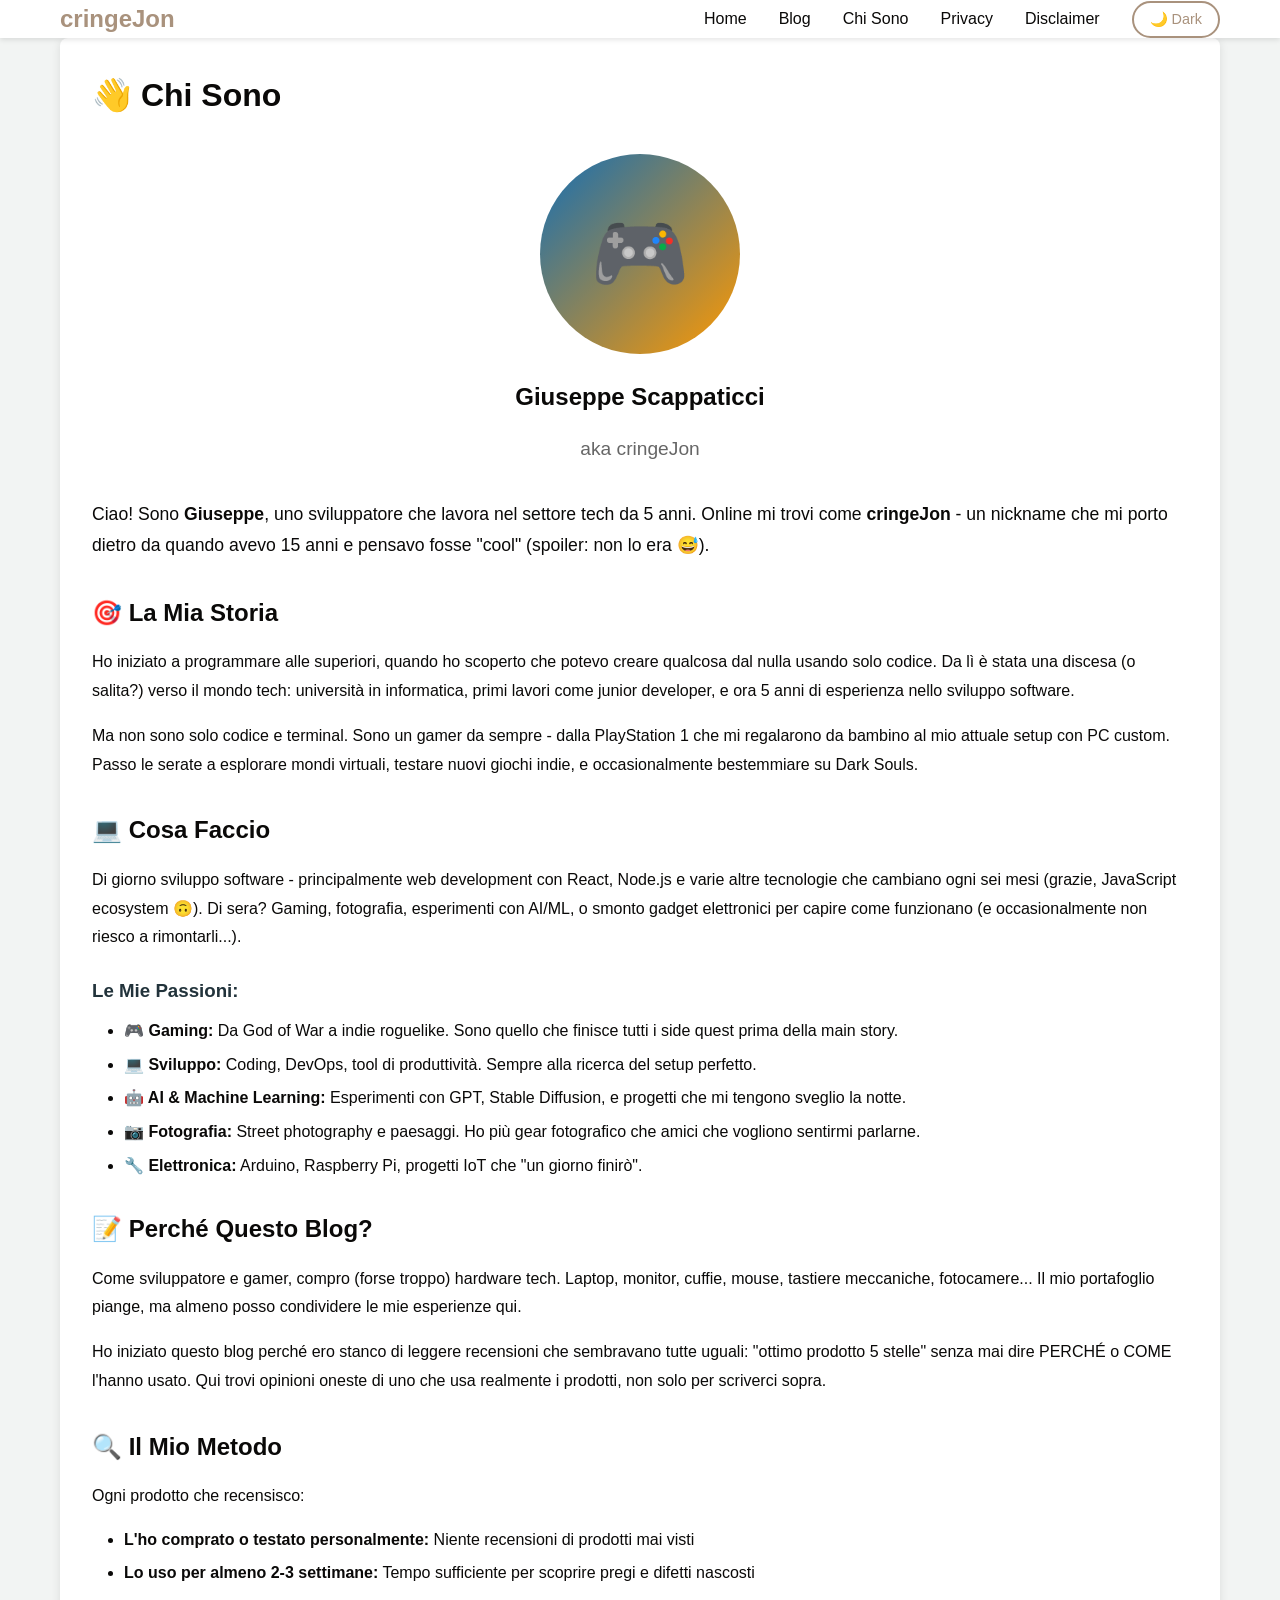
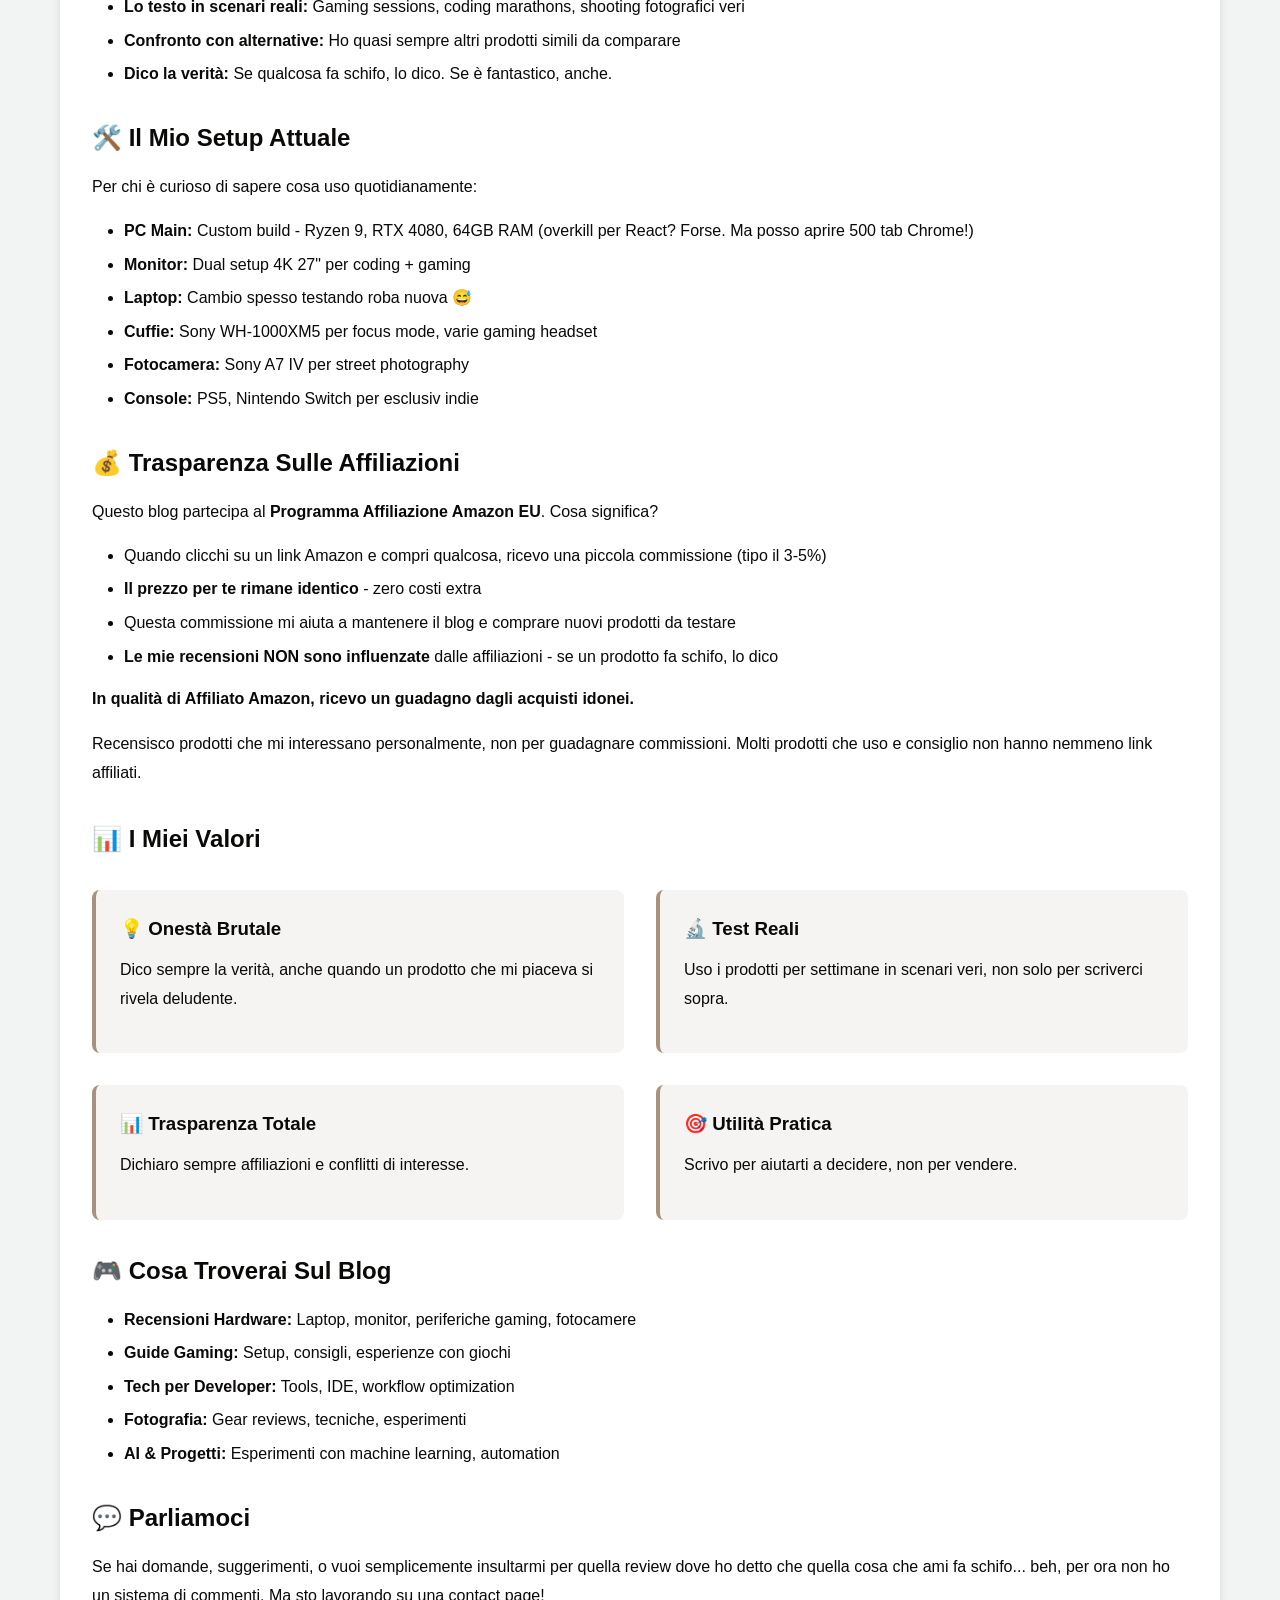
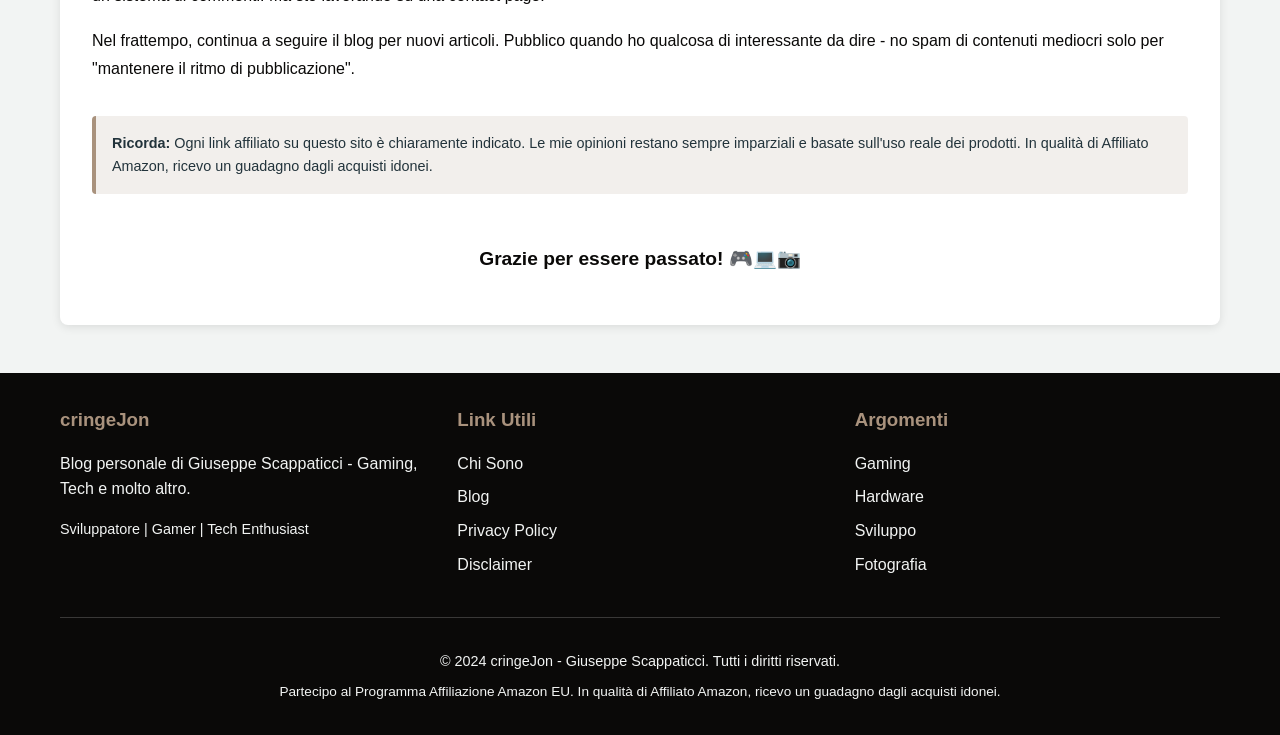
==== commit 1013959f: "Add dark mode toggle and scroll to top functionality - Implement new color palette (Black, Jet Black" ====
--- a/about.html
+++ b/about.html
@@ -17,6 +17,7 @@
                 <li><a href="about.html">Chi Sono</a></li>
                 <li><a href="privacy.html">Privacy</a></li>
                 <li><a href="disclaimer.html">Disclaimer</a></li>
+                <li><button id="theme-toggle" class="theme-toggle">🌙 Dark</button></li>
             </ul>
         </nav>
     </header>
@@ -216,5 +217,8 @@
             </div>
         </div>
     </footer>
+
+    <button id="scroll-to-top" class="scroll-to-top" aria-label="Torna su">↑</button>
+    <script src="js/main.js"></script>
 </body>
 </html>
--- a/css/style.css
+++ b/css/style.css
@@ -5,14 +5,44 @@
     box-sizing: border-box;
 }
 
+/* Color Variables - Light & Dark Mode */
 :root {
-    --primary-color: #FF9900;
-    --secondary-color: #146eb4;
-    --text-color: #333;
-    --bg-color: #f5f5f5;
-    --white: #ffffff;
-    --gray: #666;
-    --light-gray: #e0e0e0;
+    /* New Palette */
+    --black: #0a0908;
+    --jet-black: #22333b;
+    --white-smoke: #f2f4f3;
+    --dusty-taupe: #a9927d;
+    --stone-brown: #5e503f;
+
+    /* Light Mode (Default) */
+    --bg-color: var(--white-smoke);
+    --bg-secondary: #ffffff;
+    --text-color: var(--black);
+    --text-secondary: var(--jet-black);
+    --text-muted: var(--stone-brown);
+    --primary-color: var(--dusty-taupe);
+    --accent-color: var(--stone-brown);
+    --border-color: #d0d0d0;
+    --card-bg: #ffffff;
+    --card-shadow: rgba(10, 9, 8, 0.1);
+    --hero-gradient-start: var(--jet-black);
+    --hero-gradient-end: var(--stone-brown);
+}
+
+/* Dark Mode */
+[data-theme="dark"] {
+    --bg-color: var(--black);
+    --bg-secondary: var(--jet-black);
+    --text-color: var(--white-smoke);
+    --text-secondary: #e0e0e0;
+    --text-muted: var(--dusty-taupe);
+    --primary-color: var(--dusty-taupe);
+    --accent-color: var(--stone-brown);
+    --border-color: #3a3a3a;
+    --card-bg: var(--jet-black);
+    --card-shadow: rgba(242, 244, 243, 0.05);
+    --hero-gradient-start: var(--jet-black);
+    --hero-gradient-end: var(--stone-brown);
 }
 
 body {
@@ -20,6 +50,7 @@
     line-height: 1.6;
     color: var(--text-color);
     background-color: var(--bg-color);
+    transition: background-color 0.3s ease, color 0.3s ease;
 }
 
 .container {
@@ -30,11 +61,12 @@
 
 /* Header */
 header {
-    background-color: var(--white);
-    box-shadow: 0 2px 5px rgba(0,0,0,0.1);
+    background-color: var(--bg-secondary);
+    box-shadow: 0 2px 5px var(--card-shadow);
     position: sticky;
     top: 0;
     z-index: 1000;
+    transition: background-color 0.3s ease;
 }
 
 nav {
@@ -49,12 +81,14 @@
     font-weight: bold;
     color: var(--primary-color);
     text-decoration: none;
+    transition: color 0.3s;
 }
 
 .nav-links {
     display: flex;
     list-style: none;
     gap: 2rem;
+    align-items: center;
 }
 
 .nav-links a {
@@ -65,12 +99,32 @@
 
 .nav-links a:hover {
     color: var(--primary-color);
+}
+
+/* Dark Mode Toggle Button */
+.theme-toggle {
+    background: none;
+    border: 2px solid var(--primary-color);
+    color: var(--primary-color);
+    cursor: pointer;
+    padding: 0.5rem 1rem;
+    border-radius: 20px;
+    font-size: 0.9rem;
+    display: flex;
+    align-items: center;
+    gap: 0.5rem;
+    transition: all 0.3s;
+}
+
+.theme-toggle:hover {
+    background-color: var(--primary-color);
+    color: var(--bg-color);
 }
 
 /* Hero Section */
 .hero {
-    background: linear-gradient(135deg, var(--secondary-color), var(--primary-color));
-    color: var(--white);
+    background: linear-gradient(135deg, var(--hero-gradient-start), var(--hero-gradient-end));
+    color: var(--white-smoke);
     text-align: center;
     padding: 4rem 0;
     margin-bottom: 3rem;
@@ -102,26 +156,27 @@
 }
 
 .product-card {
-    background: var(--white);
+    background: var(--card-bg);
     border-radius: 8px;
     overflow: hidden;
-    box-shadow: 0 2px 10px rgba(0,0,0,0.1);
-    transition: transform 0.3s, box-shadow 0.3s;
+    box-shadow: 0 2px 10px var(--card-shadow);
+    transition: transform 0.3s, box-shadow 0.3s, background-color 0.3s;
 }
 
 .product-card:hover {
     transform: translateY(-5px);
-    box-shadow: 0 5px 20px rgba(0,0,0,0.15);
+    box-shadow: 0 5px 20px var(--card-shadow);
 }
 
 .product-image {
     width: 100%;
     height: 250px;
-    background-color: var(--light-gray);
+    background-color: var(--bg-color);
     display: flex;
     align-items: center;
     justify-content: center;
     font-size: 3rem;
+    transition: background-color 0.3s;
 }
 
 .product-content {
@@ -131,51 +186,67 @@
 .product-content h3 {
     margin-bottom: 0.5rem;
     color: var(--text-color);
+    transition: color 0.3s;
 }
 
 .product-content p {
-    color: var(--gray);
-    margin-bottom: 1rem;
+    color: var(--text-muted);
+    margin-bottom: 1rem;
+    transition: color 0.3s;
 }
 
 .btn {
     display: inline-block;
     padding: 0.75rem 1.5rem;
     background-color: var(--primary-color);
-    color: var(--white);
+    color: var(--bg-color);
     text-decoration: none;
     border-radius: 5px;
-    transition: background-color 0.3s;
+    transition: all 0.3s;
+    font-weight: 500;
 }
 
 .btn:hover {
-    background-color: #e68a00;
+    background-color: var(--accent-color);
+    transform: translateY(-2px);
 }
 
 /* Article Styles */
 article {
-    background: var(--white);
+    background: var(--card-bg);
     padding: 2rem;
     border-radius: 8px;
     margin-bottom: 2rem;
-    box-shadow: 0 2px 10px rgba(0,0,0,0.1);
+    box-shadow: 0 2px 10px var(--card-shadow);
+    transition: background-color 0.3s;
 }
 
 article h1 {
     color: var(--text-color);
     margin-bottom: 1rem;
     font-size: 2rem;
+    transition: color 0.3s;
 }
 
 article h2 {
     color: var(--text-color);
     margin-top: 2rem;
     margin-bottom: 1rem;
+    transition: color 0.3s;
+}
+
+article h3 {
+    color: var(--text-secondary);
+    margin-top: 1.5rem;
+    margin-bottom: 0.75rem;
+    transition: color 0.3s;
 }
 
 article p {
     margin-bottom: 1rem;
     line-height: 1.8;
+    color: var(--text-color);
+    transition: color 0.3s;
 }
 
 article ul, article ol {
@@ -185,10 +256,21 @@
 
 article li {
     margin-bottom: 0.5rem;
+    color: var(--text-color);
+    transition: color 0.3s;
+}
+
+article a {
+    color: var(--primary-color);
+    transition: color 0.3s;
+}
+
+article a:hover {
+    color: var(--accent-color);
 }
 
 .product-hero {
-    background-color: var(--light-gray);
+    background-color: var(--bg-color);
     height: 400px;
     display: flex;
     align-items: center;
@@ -196,6 +278,7 @@
     font-size: 4rem;
     margin-bottom: 2rem;
     border-radius: 8px;
+    transition: background-color 0.3s;
 }
 
 .rating {
@@ -214,32 +297,90 @@
 .pros, .cons {
     padding: 1.5rem;
     border-radius: 8px;
+    transition: background-color 0.3s;
 }
 
 .pros {
-    background-color: #e8f5e9;
+    background-color: rgba(169, 146, 125, 0.1);
+    border-left: 4px solid var(--primary-color);
 }
 
 .cons {
-    background-color: #ffebee;
+    background-color: rgba(94, 80, 63, 0.1);
+    border-left: 4px solid var(--accent-color);
+}
+
+.pros h3, .cons h3 {
+    margin-top: 0;
+    color: var(--text-color);
 }
 
 .affiliate-notice {
-    background-color: #fff3cd;
+    background-color: rgba(169, 146, 125, 0.15);
     border-left: 4px solid var(--primary-color);
     padding: 1rem;
     margin: 2rem 0;
     border-radius: 4px;
     font-size: 0.9rem;
-    color: #856404;
+    color: var(--text-secondary);
+    transition: all 0.3s;
+}
+
+/* Scroll to Top Button */
+.scroll-to-top {
+    position: fixed;
+    bottom: 30px;
+    right: 30px;
+    width: 50px;
+    height: 50px;
+    background-color: var(--primary-color);
+    color: var(--bg-color);
+    border: none;
+    border-radius: 50%;
+    cursor: pointer;
+    display: none;
+    align-items: center;
+    justify-content: center;
+    font-size: 1.5rem;
+    box-shadow: 0 4px 12px var(--card-shadow);
+    transition: all 0.3s;
+    z-index: 999;
+}
+
+.scroll-to-top:hover {
+    background-color: var(--accent-color);
+    transform: translateY(-3px);
+    box-shadow: 0 6px 16px var(--card-shadow);
+}
+
+.scroll-to-top.visible {
+    display: flex;
+    animation: fadeInUp 0.3s;
+}
+
+@keyframes fadeInUp {
+    from {
+        opacity: 0;
+        transform: translateY(20px);
+    }
+    to {
+        opacity: 1;
+        transform: translateY(0);
+    }
 }
 
 /* Footer */
 footer {
     background-color: var(--text-color);
-    color: var(--white);
+    color: var(--white-smoke);
     padding: 2rem 0;
     margin-top: 3rem;
+    transition: background-color 0.3s;
+}
+
+[data-theme="dark"] footer {
+    background-color: var(--jet-black);
+    border-top: 1px solid var(--border-color);
 }
 
 .footer-content {
@@ -268,7 +409,7 @@
 }
 
 .footer-section a {
-    color: var(--white);
+    color: var(--white-smoke);
     text-decoration: none;
     transition: color 0.3s;
 }
@@ -281,8 +422,9 @@
     text-align: center;
     margin-top: 2rem;
     padding-top: 2rem;
-    border-top: 1px solid #555;
+    border-top: 1px solid rgba(242, 244, 243, 0.2);
     font-size: 0.9rem;
+    color: var(--white-smoke);
 }
 
 /* Responsive */
@@ -307,4 +449,21 @@
     .footer-content {
         flex-direction: column;
     }
-}
+
+    .scroll-to-top {
+        bottom: 20px;
+        right: 20px;
+        width: 45px;
+        height: 45px;
+    }
+}
+
+/* Print styles */
+@media print {
+    .scroll-to-top,
+    .theme-toggle,
+    header,
+    footer {
+        display: none;
+    }
+}
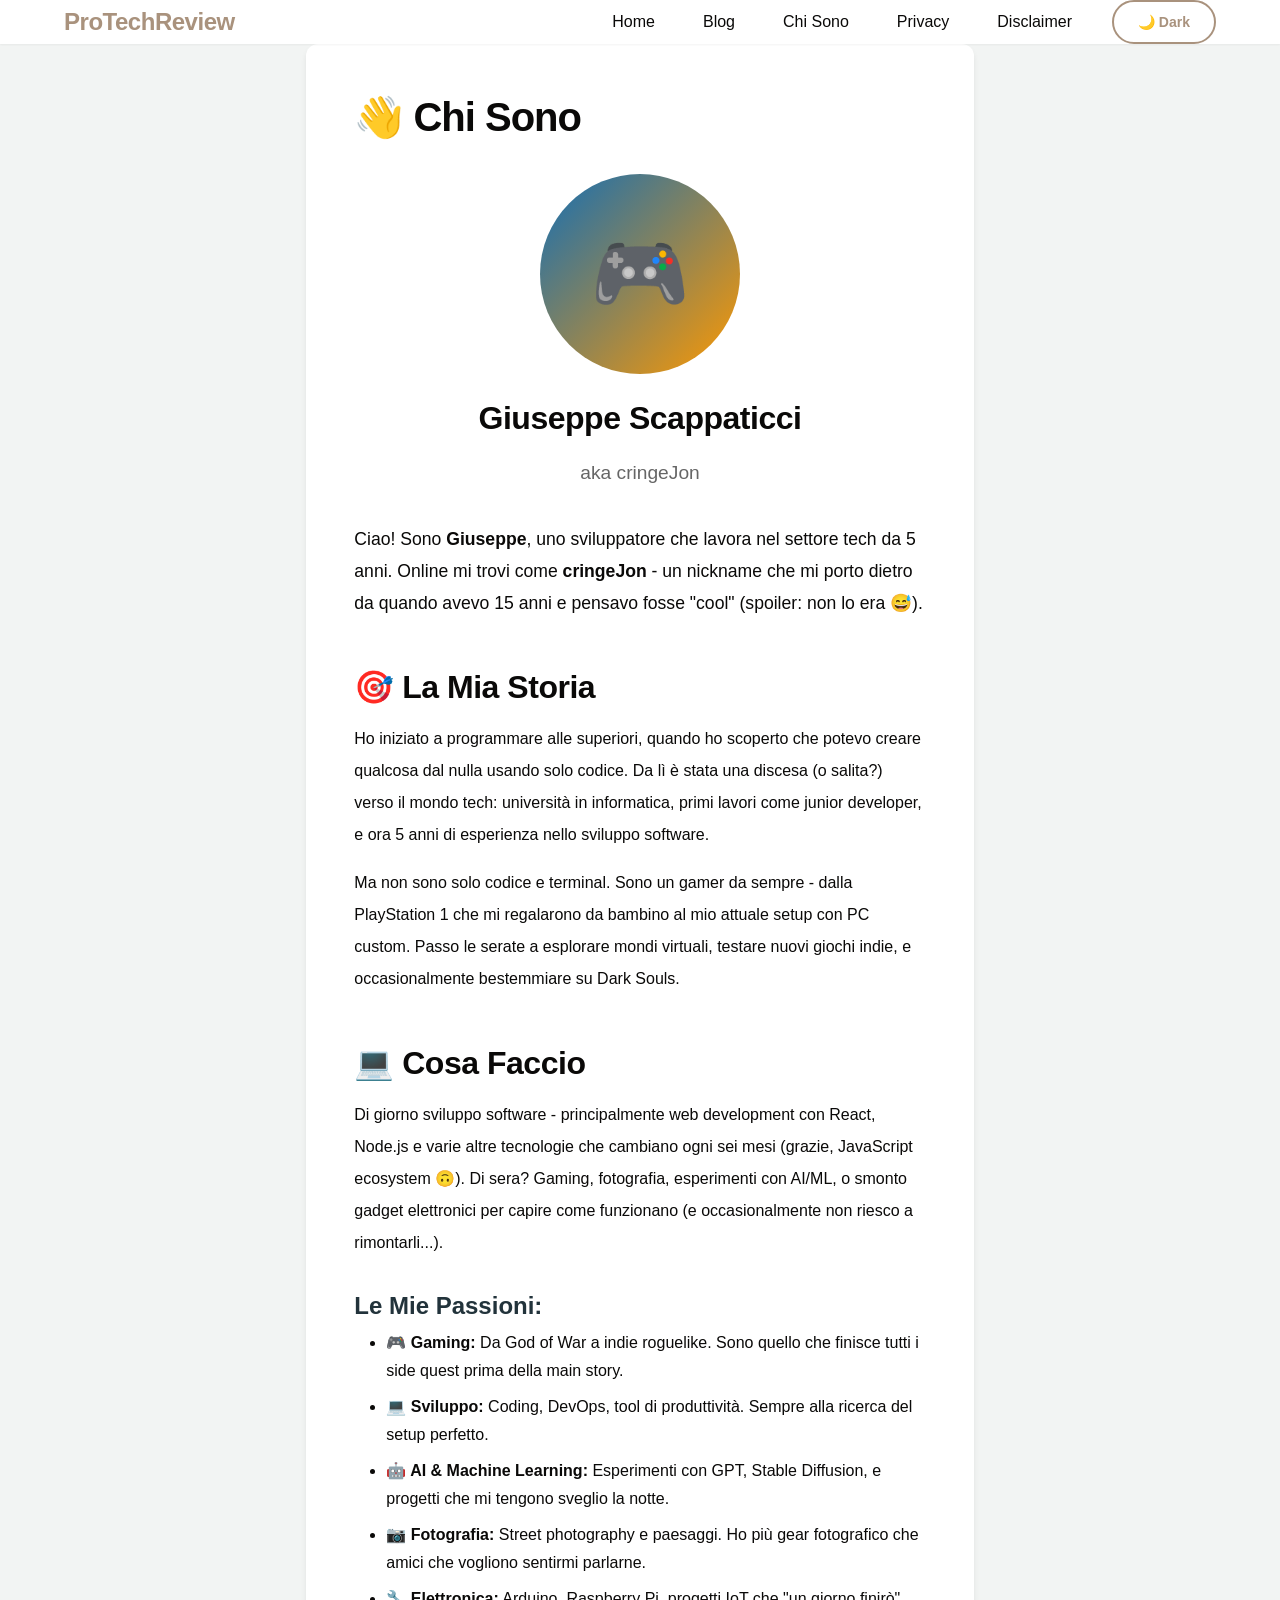
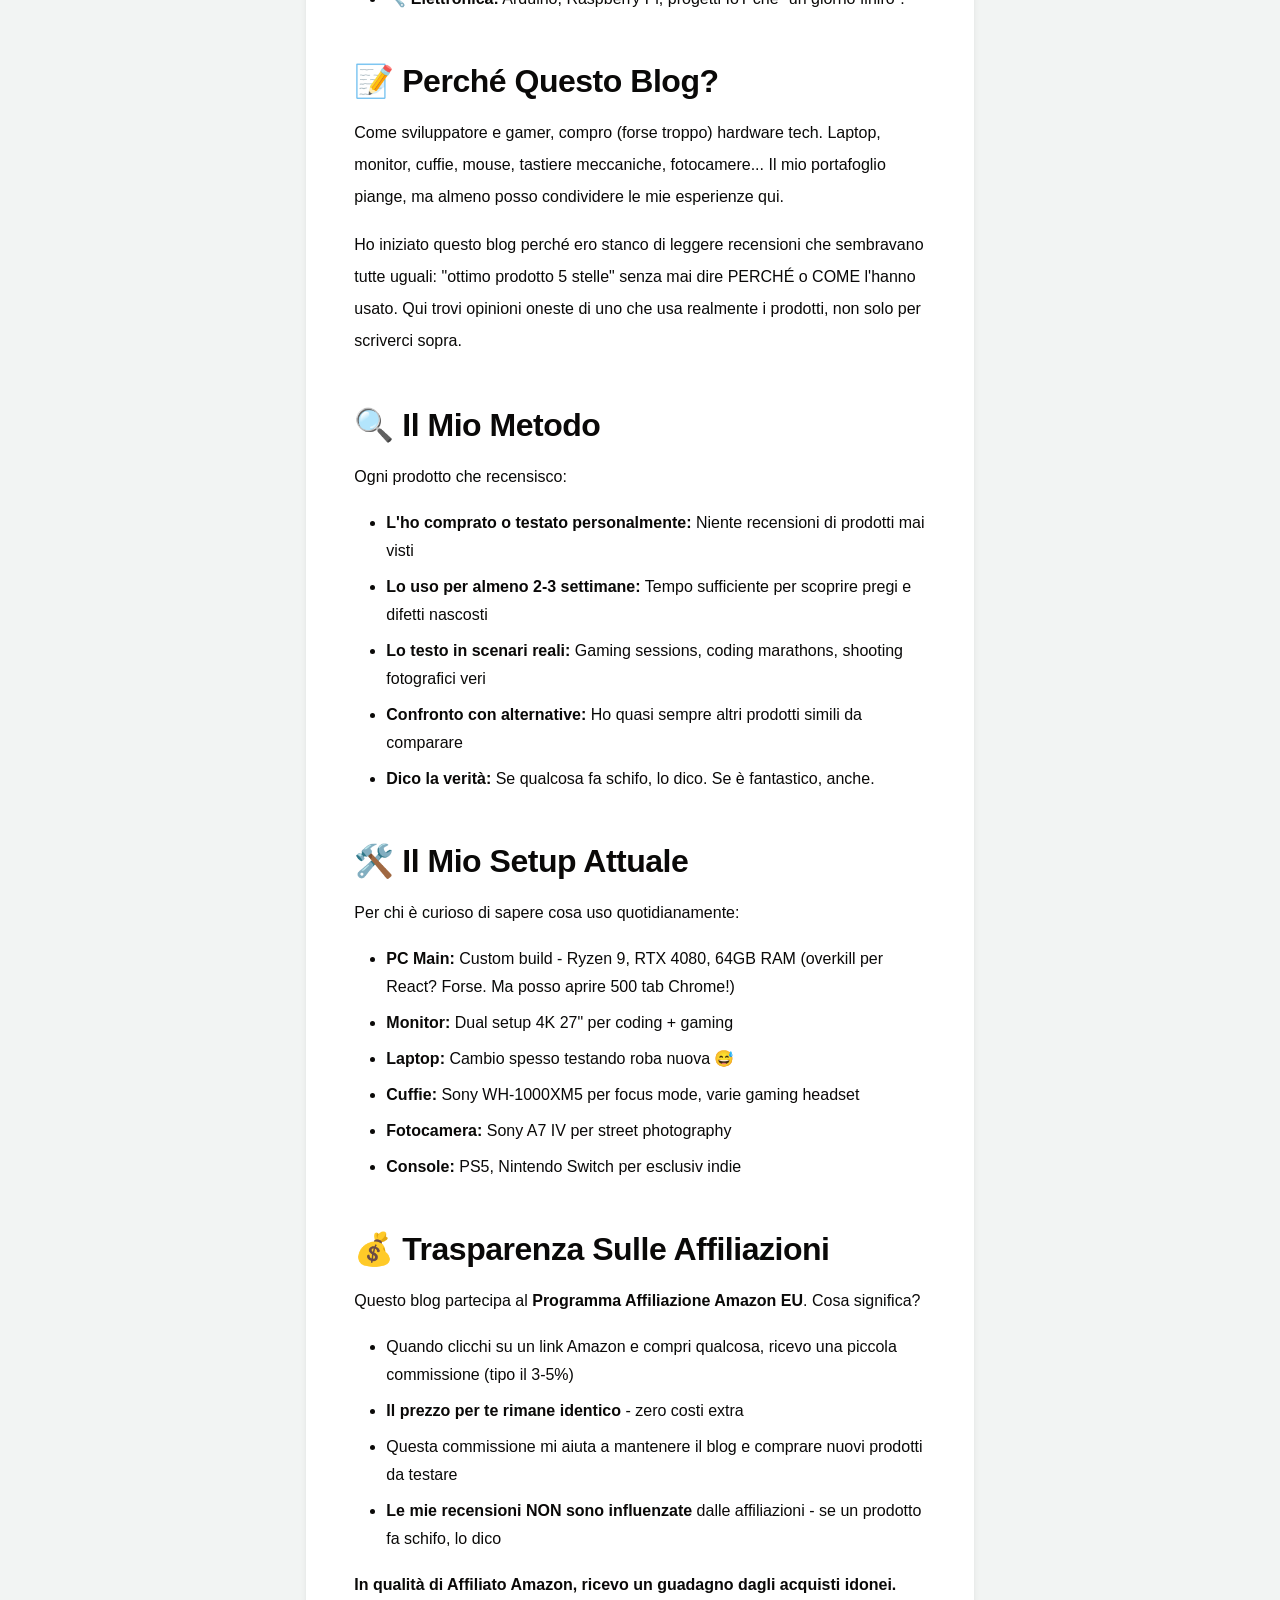
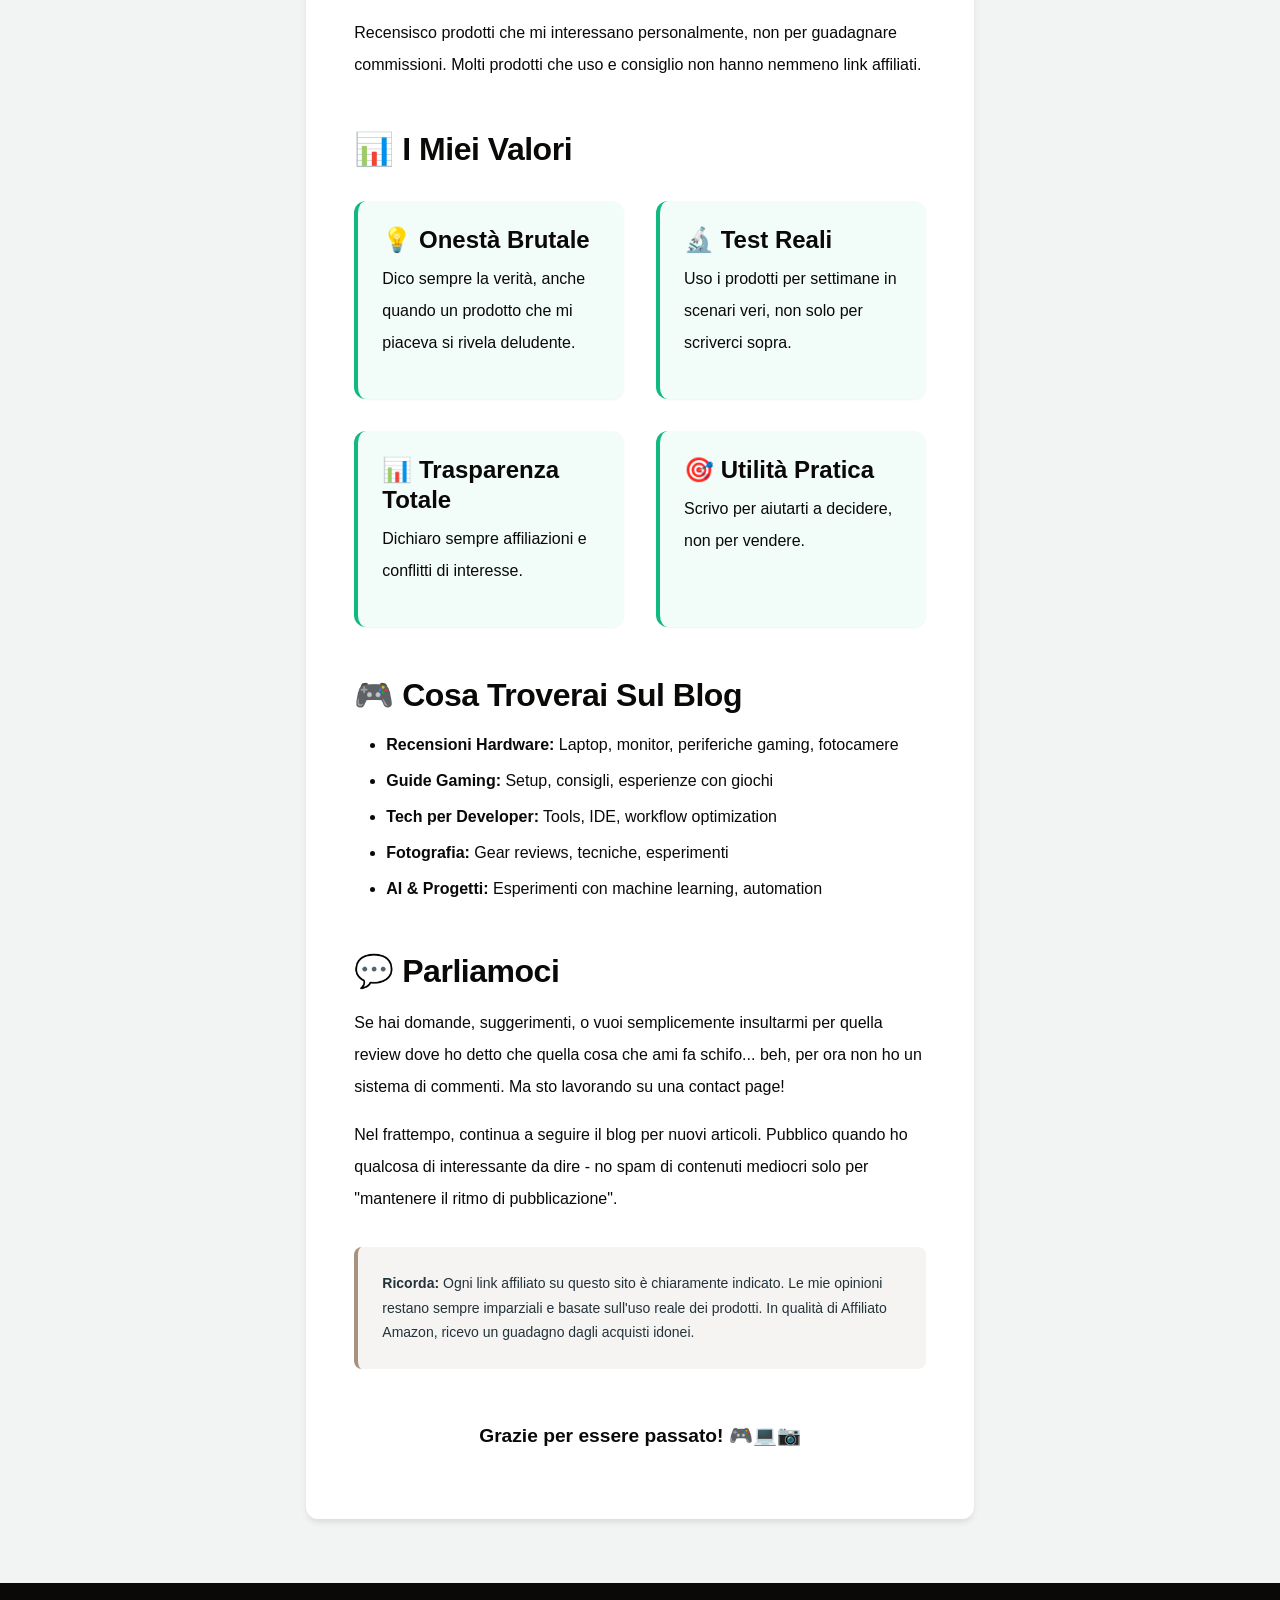
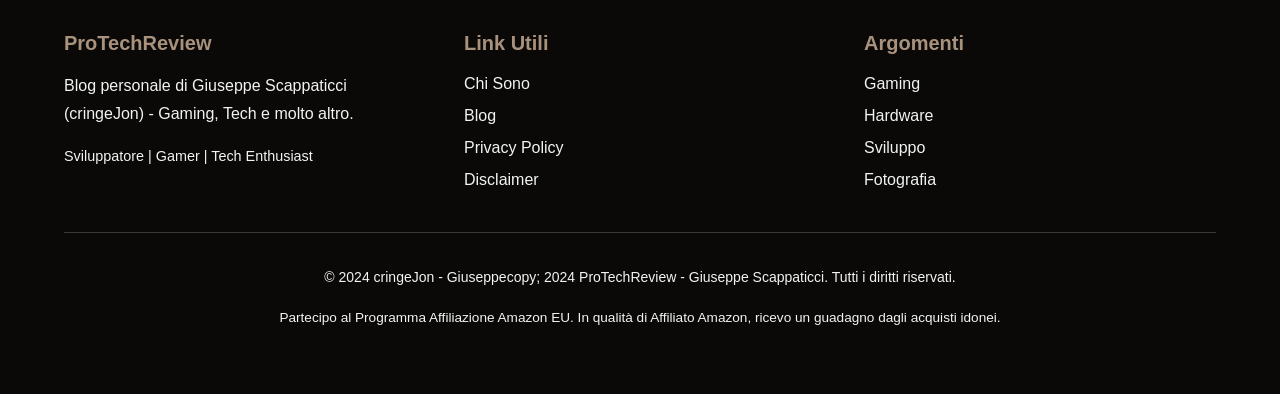
==== commit 3122b524: "Implement UI/UX best practices and rebrand to ProTechReview UI/UX Improvements: - Add complete desig" ====
--- a/about.html
+++ b/about.html
@@ -4,13 +4,13 @@
     <meta charset="UTF-8">
     <meta name="viewport" content="width=device-width, initial-scale=1.0">
     <meta name="description" content="Chi sono - Giuseppe Scappaticci (cringeJon), sviluppatore e appassionato di gaming, tech, AI e fotografia.">
-    <title>Chi Sono - cringeJon</title>
+    <title>Chi Sono - ProTechReview</title>
     <link rel="stylesheet" href="css/style.css">
 </head>
 <body>
     <header>
         <nav class="container">
-            <a href="index.html" class="logo">cringeJon</a>
+            <a href="index.html" class="logo">ProTechReview</a>
             <ul class="nav-links">
                 <li><a href="index.html">Home</a></li>
                 <li><a href="blog.html">Blog</a></li>
@@ -185,8 +185,8 @@
         <div class="container">
             <div class="footer-content">
                 <div class="footer-section">
-                    <h3>cringeJon</h3>
-                    <p>Blog personale di Giuseppe Scappaticci - Gaming, Tech e molto altro.</p>
+                    <h3>ProTechReview</h3>
+                    <p>Blog personale di Giuseppe Scappaticci (cringeJon) - Gaming, Tech e molto altro.</p>
                     <p style="margin-top: 1rem; font-size: 0.9rem;">Sviluppatore | Gamer | Tech Enthusiast</p>
                 </div>
                 <div class="footer-section">
@@ -209,7 +209,7 @@
                 </div>
             </div>
             <div class="footer-bottom">
-                <p>&copy; 2024 cringeJon - Giuseppe Scappaticci. Tutti i diritti riservati.</p>
+                <p>&copy; 2024 cringeJon - Giuseppecopy; 2024 ProTechReview - Giuseppe Scappaticci. Tutti i diritti riservati.</p>
                 <p style="margin-top: 0.5rem; font-size: 0.85rem;">
                     Partecipo al Programma Affiliazione Amazon EU. In qualità di Affiliato Amazon,
                     ricevo un guadagno dagli acquisti idonei.
--- a/css/style.css
+++ b/css/style.css
@@ -1,35 +1,104 @@
-/* Global Styles */
+/* ============================================
+   CRINGEJ ON - UI/UX OPTIMIZED STYLESHEET
+   Following UI/UX Best Practices
+   ============================================ */
+
+/* Global Resets */
 * {
     margin: 0;
     padding: 0;
     box-sizing: border-box;
 }
 
-/* Color Variables - Light & Dark Mode */
+*:focus {
+    outline: none; /* Will be replaced with custom focus styles */
+}
+
+/* ============================================
+   CSS VARIABLES & DESIGN TOKENS
+   8px spacing grid system
+   ============================================ */
 :root {
-    /* New Palette */
+    /* Color Palette */
     --black: #0a0908;
     --jet-black: #22333b;
     --white-smoke: #f2f4f3;
     --dusty-taupe: #a9927d;
     --stone-brown: #5e503f;
 
-    /* Light Mode (Default) */
+    /* Spacing Scale (8px grid) */
+    --space-xs: 0.25rem;   /* 4px */
+    --space-sm: 0.5rem;    /* 8px */
+    --space-md: 1rem;      /* 16px */
+    --space-lg: 1.5rem;    /* 24px */
+    --space-xl: 2rem;      /* 32px */
+    --space-2xl: 3rem;     /* 48px */
+    --space-3xl: 4rem;     /* 64px */
+
+    /* Typography Scale */
+    --font-xs: 0.75rem;    /* 12px */
+    --font-sm: 0.875rem;   /* 14px */
+    --font-base: 1rem;     /* 16px */
+    --font-md: 1.125rem;   /* 18px */
+    --font-lg: 1.25rem;    /* 20px */
+    --font-xl: 1.5rem;     /* 24px */
+    --font-2xl: 2rem;      /* 32px */
+    --font-3xl: 2.5rem;    /* 40px */
+
+    /* Line Heights */
+    --line-tight: 1.25;
+    --line-normal: 1.5;
+    --line-relaxed: 1.75;
+    --line-loose: 2;
+
+    /* Border Radius */
+    --radius-sm: 4px;
+    --radius-md: 8px;
+    --radius-lg: 12px;
+    --radius-full: 9999px;
+
+    /* Shadows */
+    --shadow-sm: 0 1px 2px 0 rgba(0, 0, 0, 0.05);
+    --shadow-md: 0 4px 6px -1px rgba(0, 0, 0, 0.1);
+    --shadow-lg: 0 10px 15px -3px rgba(0, 0, 0, 0.1);
+    --shadow-xl: 0 20px 25px -5px rgba(0, 0, 0, 0.1);
+
+    /* Transitions */
+    --transition-fast: 150ms ease;
+    --transition-base: 250ms ease;
+    --transition-slow: 350ms ease;
+
+    /* Z-index scale */
+    --z-dropdown: 1000;
+    --z-sticky: 1020;
+    --z-fixed: 1030;
+    --z-modal-backdrop: 1040;
+    --z-modal: 1050;
+    --z-popover: 1060;
+    --z-tooltip: 1070;
+
+    /* Light Mode Theme */
     --bg-color: var(--white-smoke);
     --bg-secondary: #ffffff;
     --text-color: var(--black);
     --text-secondary: var(--jet-black);
     --text-muted: var(--stone-brown);
     --primary-color: var(--dusty-taupe);
+    --primary-hover: #9a8370;
     --accent-color: var(--stone-brown);
+    --accent-hover: #4d4032;
     --border-color: #d0d0d0;
     --card-bg: #ffffff;
     --card-shadow: rgba(10, 9, 8, 0.1);
+    --focus-ring: rgba(169, 146, 125, 0.5);
     --hero-gradient-start: var(--jet-black);
     --hero-gradient-end: var(--stone-brown);
-}
-
-/* Dark Mode */
+    --success-color: #10b981;
+    --error-color: #ef4444;
+    --warning-color: #f59e0b;
+}
+
+/* Dark Mode Theme */
 [data-theme="dark"] {
     --bg-color: var(--black);
     --bg-secondary: var(--jet-black);
@@ -37,135 +106,345 @@
     --text-secondary: #e0e0e0;
     --text-muted: var(--dusty-taupe);
     --primary-color: var(--dusty-taupe);
+    --primary-hover: #baa594;
     --accent-color: var(--stone-brown);
+    --accent-hover: #6e5e4f;
     --border-color: #3a3a3a;
     --card-bg: var(--jet-black);
     --card-shadow: rgba(242, 244, 243, 0.05);
-    --hero-gradient-start: var(--jet-black);
-    --hero-gradient-end: var(--stone-brown);
-}
-
+    --focus-ring: rgba(169, 146, 125, 0.6);
+}
+
+/* ============================================
+   TYPOGRAPHY
+   Clear hierarchy and readability
+   ============================================ */
 body {
-    font-family: 'Segoe UI', Tahoma, Geneva, Verdana, sans-serif;
-    line-height: 1.6;
+    font-family: -apple-system, BlinkMacSystemFont, 'Segoe UI', 'Roboto', 'Oxygen', 'Ubuntu', 'Cantarell', 'Helvetica Neue', sans-serif;
+    font-size: var(--font-base);
+    line-height: var(--line-normal);
     color: var(--text-color);
     background-color: var(--bg-color);
-    transition: background-color 0.3s ease, color 0.3s ease;
-}
-
+    transition: background-color var(--transition-base), color var(--transition-base);
+    -webkit-font-smoothing: antialiased;
+    -moz-osx-font-smoothing: grayscale;
+}
+
+h1, h2, h3, h4, h5, h6 {
+    font-weight: 700;
+    line-height: var(--line-tight);
+    color: var(--text-color);
+    margin-bottom: var(--space-md);
+    transition: color var(--transition-base);
+}
+
+h1 { font-size: var(--font-3xl); letter-spacing: -0.025em; }
+h2 { font-size: var(--font-2xl); letter-spacing: -0.015em; }
+h3 { font-size: var(--font-xl); }
+h4 { font-size: var(--font-lg); }
+
+p {
+    margin-bottom: var(--space-md);
+    line-height: var(--line-relaxed);
+}
+
+/* ============================================
+   LAYOUT
+   ============================================ */
 .container {
+    width: 100%;
     max-width: 1200px;
     margin: 0 auto;
-    padding: 0 20px;
-}
-
-/* Header */
+    padding: 0 var(--space-lg);
+}
+
+/* ============================================
+   HEADER & NAVIGATION
+   Sticky header with smooth transitions
+   ============================================ */
 header {
     background-color: var(--bg-secondary);
-    box-shadow: 0 2px 5px var(--card-shadow);
+    box-shadow: var(--shadow-sm);
     position: sticky;
     top: 0;
-    z-index: 1000;
-    transition: background-color 0.3s ease;
+    z-index: var(--z-sticky);
+    transition: all var(--transition-base);
+    backdrop-filter: blur(10px);
+}
+
+header:hover {
+    box-shadow: var(--shadow-md);
 }
 
 nav {
     display: flex;
     justify-content: space-between;
     align-items: center;
-    padding: 1rem 0;
+    padding: var(--space-md) 0;
+    gap: var(--space-xl);
 }
 
 .logo {
-    font-size: 1.5rem;
-    font-weight: bold;
+    font-size: var(--font-xl);
+    font-weight: 700;
     color: var(--primary-color);
     text-decoration: none;
-    transition: color 0.3s;
+    transition: all var(--transition-base);
+    letter-spacing: -0.02em;
+}
+
+.logo:hover {
+    color: var(--primary-hover);
+    transform: scale(1.02);
+}
+
+.logo:focus-visible {
+    outline: 2px solid var(--focus-ring);
+    outline-offset: 4px;
+    border-radius: var(--radius-sm);
 }
 
 .nav-links {
     display: flex;
     list-style: none;
-    gap: 2rem;
+    gap: var(--space-xl);
     align-items: center;
+    flex-wrap: wrap;
 }
 
 .nav-links a {
     color: var(--text-color);
     text-decoration: none;
-    transition: color 0.3s;
+    font-weight: 500;
+    position: relative;
+    padding: var(--space-xs) var(--space-sm);
+    transition: color var(--transition-fast);
+}
+
+/* Underline animation on hover */
+.nav-links a::after {
+    content: '';
+    position: absolute;
+    bottom: 0;
+    left: 50%;
+    transform: translateX(-50%);
+    width: 0;
+    height: 2px;
+    background-color: var(--primary-color);
+    transition: width var(--transition-base);
+}
+
+.nav-links a:hover::after {
+    width: 80%;
 }
 
 .nav-links a:hover {
     color: var(--primary-color);
 }
 
-/* Dark Mode Toggle Button */
+.nav-links a:focus-visible {
+    outline: 2px solid var(--focus-ring);
+    outline-offset: 4px;
+    border-radius: var(--radius-sm);
+}
+
+.nav-links a:active {
+    transform: scale(0.98);
+}
+
+/* ============================================
+   BUTTONS
+   All interactive states + accessibility
+   ============================================ */
+.btn,
+button:not(.theme-toggle):not(.scroll-to-top) {
+    display: inline-block;
+    padding: var(--space-md) var(--space-xl);
+    background-color: var(--primary-color);
+    color: var(--bg-color);
+    text-decoration: none;
+    border-radius: var(--radius-md);
+    border: none;
+    font-weight: 600;
+    font-size: var(--font-base);
+    cursor: pointer;
+    transition: all var(--transition-base);
+    box-shadow: var(--shadow-sm);
+    /* Minimum touch target size */
+    min-height: 44px;
+    min-width: 44px;
+    text-align: center;
+    position: relative;
+    overflow: hidden;
+}
+
+.btn:hover,
+button:not(.theme-toggle):not(.scroll-to-top):hover {
+    background-color: var(--primary-hover);
+    transform: translateY(-2px);
+    box-shadow: var(--shadow-md);
+}
+
+.btn:focus-visible,
+button:focus-visible {
+    outline: 3px solid var(--focus-ring);
+    outline-offset: 2px;
+}
+
+.btn:active,
+button:not(.theme-toggle):not(.scroll-to-top):active {
+    transform: translateY(0);
+    box-shadow: var(--shadow-sm);
+}
+
+.btn:disabled,
+button:disabled {
+    opacity: 0.5;
+    cursor: not-allowed;
+    transform: none;
+}
+
+/* Ripple effect on click */
+.btn::before,
+button::before {
+    content: '';
+    position: absolute;
+    top: 50%;
+    left: 50%;
+    width: 0;
+    height: 0;
+    border-radius: 50%;
+    background: rgba(255, 255, 255, 0.5);
+    transform: translate(-50%, -50%);
+    transition: width var(--transition-slow), height var(--transition-slow);
+}
+
+.btn:active::before,
+button:active::before {
+    width: 300px;
+    height: 300px;
+    transition: width 0s, height 0s;
+}
+
+/* ============================================
+   THEME TOGGLE BUTTON
+   Enhanced with better states
+   ============================================ */
 .theme-toggle {
     background: none;
     border: 2px solid var(--primary-color);
     color: var(--primary-color);
     cursor: pointer;
-    padding: 0.5rem 1rem;
-    border-radius: 20px;
-    font-size: 0.9rem;
+    padding: var(--space-sm) var(--space-lg);
+    border-radius: var(--radius-full);
+    font-size: var(--font-sm);
+    font-weight: 600;
     display: flex;
     align-items: center;
-    gap: 0.5rem;
-    transition: all 0.3s;
+    gap: var(--space-sm);
+    transition: all var(--transition-base);
+    min-height: 44px;
+    white-space: nowrap;
 }
 
 .theme-toggle:hover {
     background-color: var(--primary-color);
     color: var(--bg-color);
-}
-
-/* Hero Section */
+    transform: scale(1.05);
+}
+
+.theme-toggle:focus-visible {
+    outline: 3px solid var(--focus-ring);
+    outline-offset: 2px;
+}
+
+.theme-toggle:active {
+    transform: scale(0.98);
+}
+
+/* ============================================
+   HERO SECTION
+   ============================================ */
 .hero {
     background: linear-gradient(135deg, var(--hero-gradient-start), var(--hero-gradient-end));
     color: var(--white-smoke);
     text-align: center;
-    padding: 4rem 0;
-    margin-bottom: 3rem;
+    padding: var(--space-3xl) 0;
+    margin-bottom: var(--space-2xl);
+    position: relative;
+    overflow: hidden;
+}
+
+/* Subtle animation on hero */
+.hero::before {
+    content: '';
+    position: absolute;
+    top: -50%;
+    left: -50%;
+    width: 200%;
+    height: 200%;
+    background: radial-gradient(circle, rgba(169, 146, 125, 0.1) 0%, transparent 70%);
+    animation: heroGlow 15s ease-in-out infinite;
+}
+
+@keyframes heroGlow {
+    0%, 100% { transform: translate(0, 0) scale(1); }
+    50% { transform: translate(10%, 10%) scale(1.1); }
 }
 
 .hero h1 {
-    font-size: 2.5rem;
-    margin-bottom: 1rem;
+    font-size: clamp(var(--font-2xl), 5vw, var(--font-3xl));
+    margin-bottom: var(--space-lg);
+    position: relative;
+    z-index: 1;
 }
 
 .hero p {
-    font-size: 1.2rem;
+    font-size: clamp(var(--font-base), 2.5vw, var(--font-lg));
     max-width: 600px;
     margin: 0 auto;
-}
-
-/* Main Content */
+    line-height: var(--line-relaxed);
+    position: relative;
+    z-index: 1;
+}
+
+/* ============================================
+   MAIN CONTENT
+   ============================================ */
 main {
     min-height: calc(100vh - 400px);
-    padding: 2rem 0;
-}
-
-/* Product Grid */
+    padding: var(--space-xl) 0;
+}
+
+/* ============================================
+   PRODUCT GRID & CARDS
+   Enhanced hover effects & accessibility
+   ============================================ */
 .product-grid {
     display: grid;
     grid-template-columns: repeat(auto-fit, minmax(300px, 1fr));
-    gap: 2rem;
-    margin: 2rem 0;
+    gap: var(--space-xl);
+    margin: var(--space-xl) 0;
 }
 
 .product-card {
     background: var(--card-bg);
-    border-radius: 8px;
+    border-radius: var(--radius-lg);
     overflow: hidden;
-    box-shadow: 0 2px 10px var(--card-shadow);
-    transition: transform 0.3s, box-shadow 0.3s, background-color 0.3s;
+    box-shadow: var(--shadow-md);
+    transition: all var(--transition-base);
+    border: 1px solid transparent;
 }
 
 .product-card:hover {
-    transform: translateY(-5px);
-    box-shadow: 0 5px 20px var(--card-shadow);
+    transform: translateY(-8px);
+    box-shadow: var(--shadow-xl);
+    border-color: var(--primary-color);
+}
+
+.product-card:focus-within {
+    outline: 3px solid var(--focus-ring);
+    outline-offset: 2px;
 }
 
 .product-image {
@@ -176,99 +455,123 @@
     align-items: center;
     justify-content: center;
     font-size: 3rem;
-    transition: background-color 0.3s;
+    transition: all var(--transition-base);
+    position: relative;
+    overflow: hidden;
+}
+
+.product-card:hover .product-image {
+    transform: scale(1.05);
 }
 
 .product-content {
-    padding: 1.5rem;
+    padding: var(--space-lg);
 }
 
 .product-content h3 {
-    margin-bottom: 0.5rem;
+    margin-bottom: var(--space-sm);
     color: var(--text-color);
-    transition: color 0.3s;
+    font-size: var(--font-lg);
+    line-height: var(--line-tight);
+    transition: color var(--transition-base);
 }
 
 .product-content p {
     color: var(--text-muted);
-    margin-bottom: 1rem;
-    transition: color 0.3s;
-}
-
-.btn {
-    display: inline-block;
-    padding: 0.75rem 1.5rem;
-    background-color: var(--primary-color);
-    color: var(--bg-color);
-    text-decoration: none;
-    border-radius: 5px;
-    transition: all 0.3s;
-    font-weight: 500;
-}
-
-.btn:hover {
-    background-color: var(--accent-color);
-    transform: translateY(-2px);
-}
-
-/* Article Styles */
+    margin-bottom: var(--space-md);
+    line-height: var(--line-relaxed);
+    transition: color var(--transition-base);
+}
+
+/* ============================================
+   ARTICLE STYLES
+   Optimized for readability
+   ============================================ */
 article {
     background: var(--card-bg);
-    padding: 2rem;
-    border-radius: 8px;
-    margin-bottom: 2rem;
-    box-shadow: 0 2px 10px var(--card-shadow);
-    transition: background-color 0.3s;
+    padding: var(--space-2xl);
+    border-radius: var(--radius-lg);
+    margin-bottom: var(--space-xl);
+    box-shadow: var(--shadow-md);
+    transition: background-color var(--transition-base);
+    max-width: 75ch; /* Optimal line length for reading */
+    margin-left: auto;
+    margin-right: auto;
 }
 
 article h1 {
     color: var(--text-color);
-    margin-bottom: 1rem;
-    font-size: 2rem;
-    transition: color 0.3s;
+    margin-bottom: var(--space-lg);
+    line-height: var(--line-tight);
 }
 
 article h2 {
     color: var(--text-color);
-    margin-top: 2rem;
-    margin-bottom: 1rem;
-    transition: color 0.3s;
+    margin-top: var(--space-2xl);
+    margin-bottom: var(--space-md);
 }
 
 article h3 {
     color: var(--text-secondary);
-    margin-top: 1.5rem;
-    margin-bottom: 0.75rem;
-    transition: color 0.3s;
+    margin-top: var(--space-xl);
+    margin-bottom: var(--space-sm);
 }
 
 article p {
-    margin-bottom: 1rem;
-    line-height: 1.8;
+    margin-bottom: var(--space-md);
+    line-height: var(--line-loose);
     color: var(--text-color);
-    transition: color 0.3s;
 }
 
 article ul, article ol {
-    margin-left: 2rem;
-    margin-bottom: 1rem;
+    margin-left: var(--space-xl);
+    margin-bottom: var(--space-md);
 }
 
 article li {
-    margin-bottom: 0.5rem;
+    margin-bottom: var(--space-sm);
     color: var(--text-color);
-    transition: color 0.3s;
-}
-
+    line-height: var(--line-relaxed);
+}
+
+/* Link styles with underline animation */
 article a {
     color: var(--primary-color);
-    transition: color 0.3s;
+    text-decoration: none;
+    position: relative;
+    font-weight: 500;
+    transition: color var(--transition-fast);
+}
+
+article a::after {
+    content: '';
+    position: absolute;
+    bottom: -2px;
+    left: 0;
+    width: 100%;
+    height: 2px;
+    background-color: var(--primary-color);
+    opacity: 0.3;
+    transition: opacity var(--transition-fast);
 }
 
 article a:hover {
     color: var(--accent-color);
 }
 
+article a:hover::after {
+    opacity: 1;
+}
+
+article a:focus-visible {
+    outline: 2px solid var(--focus-ring);
+    outline-offset: 2px;
+    border-radius: var(--radius-sm);
+}
+
+/* ============================================
+   PRODUCT HERO
+   ============================================ */
 .product-hero {
     background-color: var(--bg-color);
     height: 400px;
@@ -276,63 +579,93 @@
     align-items: center;
     justify-content: center;
     font-size: 4rem;
-    margin-bottom: 2rem;
-    border-radius: 8px;
-    transition: background-color 0.3s;
-}
-
+    margin-bottom: var(--space-xl);
+    border-radius: var(--radius-lg);
+    transition: all var(--transition-base);
+    box-shadow: var(--shadow-sm);
+}
+
+/* ============================================
+   RATINGS
+   ============================================ */
 .rating {
     color: var(--primary-color);
-    font-size: 1.2rem;
-    margin: 1rem 0;
-}
-
+    font-size: var(--font-lg);
+    margin: var(--space-md) 0;
+    font-weight: 600;
+}
+
+/* ============================================
+   PROS & CONS
+   Enhanced visual hierarchy
+   ============================================ */
 .pros-cons {
     display: grid;
     grid-template-columns: 1fr 1fr;
-    gap: 2rem;
-    margin: 2rem 0;
+    gap: var(--space-xl);
+    margin: var(--space-xl) 0;
 }
 
 .pros, .cons {
-    padding: 1.5rem;
-    border-radius: 8px;
-    transition: background-color 0.3s;
+    padding: var(--space-lg);
+    border-radius: var(--radius-lg);
+    transition: all var(--transition-base);
+    box-shadow: var(--shadow-sm);
 }
 
 .pros {
-    background-color: rgba(169, 146, 125, 0.1);
-    border-left: 4px solid var(--primary-color);
+    background-color: rgba(16, 185, 129, 0.05);
+    border-left: 4px solid var(--success-color);
 }
 
 .cons {
-    background-color: rgba(94, 80, 63, 0.1);
-    border-left: 4px solid var(--accent-color);
+    background-color: rgba(239, 68, 68, 0.05);
+    border-left: 4px solid var(--error-color);
+}
+
+.pros:hover, .cons:hover {
+    box-shadow: var(--shadow-md);
+    transform: translateY(-2px);
 }
 
 .pros h3, .cons h3 {
     margin-top: 0;
     color: var(--text-color);
-}
-
+    display: flex;
+    align-items: center;
+    gap: var(--space-sm);
+}
+
+.pros ul, .cons ul {
+    margin-left: var(--space-lg);
+}
+
+/* ============================================
+   AFFILIATE NOTICE
+   Clear and compliant
+   ============================================ */
 .affiliate-notice {
-    background-color: rgba(169, 146, 125, 0.15);
+    background-color: rgba(169, 146, 125, 0.1);
     border-left: 4px solid var(--primary-color);
-    padding: 1rem;
-    margin: 2rem 0;
-    border-radius: 4px;
-    font-size: 0.9rem;
+    padding: var(--space-lg);
+    margin: var(--space-xl) 0;
+    border-radius: var(--radius-md);
+    font-size: var(--font-sm);
     color: var(--text-secondary);
-    transition: all 0.3s;
-}
-
-/* Scroll to Top Button */
+    transition: all var(--transition-base);
+    line-height: var(--line-relaxed);
+}
+
+/* ============================================
+   SCROLL TO TOP BUTTON
+   Enhanced with better feedback
+   ============================================ */
 .scroll-to-top {
     position: fixed;
-    bottom: 30px;
-    right: 30px;
-    width: 50px;
-    height: 50px;
+    bottom: var(--space-xl);
+    right: var(--space-xl);
+    width: 56px;
+    height: 56px;
     background-color: var(--primary-color);
     color: var(--bg-color);
     border: none;
@@ -341,21 +674,30 @@
     display: none;
     align-items: center;
     justify-content: center;
-    font-size: 1.5rem;
-    box-shadow: 0 4px 12px var(--card-shadow);
-    transition: all 0.3s;
-    z-index: 999;
+    font-size: var(--font-xl);
+    box-shadow: var(--shadow-lg);
+    transition: all var(--transition-base);
+    z-index: var(--z-fixed);
 }
 
 .scroll-to-top:hover {
     background-color: var(--accent-color);
-    transform: translateY(-3px);
-    box-shadow: 0 6px 16px var(--card-shadow);
+    transform: translateY(-4px);
+    box-shadow: var(--shadow-xl);
+}
+
+.scroll-to-top:focus-visible {
+    outline: 3px solid var(--focus-ring);
+    outline-offset: 2px;
+}
+
+.scroll-to-top:active {
+    transform: translateY(-2px);
 }
 
 .scroll-to-top.visible {
     display: flex;
-    animation: fadeInUp 0.3s;
+    animation: fadeInUp var(--transition-base);
 }
 
 @keyframes fadeInUp {
@@ -369,13 +711,15 @@
     }
 }
 
-/* Footer */
+/* ============================================
+   FOOTER
+   ============================================ */
 footer {
     background-color: var(--text-color);
     color: var(--white-smoke);
-    padding: 2rem 0;
-    margin-top: 3rem;
-    transition: background-color 0.3s;
+    padding: var(--space-2xl) 0;
+    margin-top: var(--space-3xl);
+    transition: background-color var(--transition-base);
 }
 
 [data-theme="dark"] footer {
@@ -387,7 +731,7 @@
     display: flex;
     justify-content: space-between;
     flex-wrap: wrap;
-    gap: 2rem;
+    gap: var(--space-2xl);
 }
 
 .footer-section {
@@ -396,8 +740,9 @@
 }
 
 .footer-section h3 {
-    margin-bottom: 1rem;
+    margin-bottom: var(--space-md);
     color: var(--primary-color);
+    font-size: var(--font-lg);
 }
 
 .footer-section ul {
@@ -405,65 +750,280 @@
 }
 
 .footer-section ul li {
-    margin-bottom: 0.5rem;
+    margin-bottom: var(--space-sm);
 }
 
 .footer-section a {
     color: var(--white-smoke);
     text-decoration: none;
-    transition: color 0.3s;
+    transition: all var(--transition-fast);
+    display: inline-block;
 }
 
 .footer-section a:hover {
     color: var(--primary-color);
+    transform: translateX(4px);
+}
+
+.footer-section a:focus-visible {
+    outline: 2px solid var(--focus-ring);
+    outline-offset: 2px;
+    border-radius: var(--radius-sm);
 }
 
 .footer-bottom {
     text-align: center;
-    margin-top: 2rem;
-    padding-top: 2rem;
+    margin-top: var(--space-xl);
+    padding-top: var(--space-xl);
     border-top: 1px solid rgba(242, 244, 243, 0.2);
-    font-size: 0.9rem;
+    font-size: var(--font-sm);
     color: var(--white-smoke);
-}
-
-/* Responsive */
+    line-height: var(--line-relaxed);
+}
+
+/* ============================================
+   LOADING STATE
+   Skeleton loaders for better UX
+   ============================================ */
+.skeleton {
+    background: linear-gradient(90deg,
+        var(--bg-color) 25%,
+        var(--border-color) 50%,
+        var(--bg-color) 75%
+    );
+    background-size: 200% 100%;
+    animation: skeleton-loading 1.5s ease-in-out infinite;
+    border-radius: var(--radius-md);
+}
+
+@keyframes skeleton-loading {
+    0% { background-position: 200% 0; }
+    100% { background-position: -200% 0; }
+}
+
+.skeleton-text {
+    height: 1rem;
+    margin-bottom: var(--space-sm);
+}
+
+.skeleton-title {
+    height: 2rem;
+    margin-bottom: var(--space-md);
+}
+
+/* ============================================
+   ACCESSIBILITY
+   Focus visible & reduced motion
+   ============================================ */
+
+/* Better focus indicators for keyboard navigation */
+:focus-visible {
+    outline: 3px solid var(--focus-ring);
+    outline-offset: 2px;
+}
+
+/* Skip to main content link */
+.skip-to-main {
+    position: absolute;
+    top: -40px;
+    left: 0;
+    background: var(--primary-color);
+    color: var(--bg-color);
+    padding: var(--space-sm) var(--space-md);
+    text-decoration: none;
+    border-radius: var(--radius-sm);
+    z-index: var(--z-tooltip);
+}
+
+.skip-to-main:focus {
+    top: var(--space-sm);
+}
+
+/* Respect user's motion preferences */
+@media (prefers-reduced-motion: reduce) {
+    *,
+    *::before,
+    *::after {
+        animation-duration: 0.01ms !important;
+        animation-iteration-count: 1 !important;
+        transition-duration: 0.01ms !important;
+    }
+}
+
+/* High contrast mode support */
+@media (prefers-contrast: high) {
+    :root {
+        --border-color: #000000;
+    }
+
+    [data-theme="dark"] {
+        --border-color: #ffffff;
+    }
+
+    .btn, button {
+        border: 2px solid currentColor;
+    }
+}
+
+/* ============================================
+   RESPONSIVE DESIGN
+   Mobile-first approach
+   ============================================ */
+
+/* Tablet */
 @media (max-width: 768px) {
+    :root {
+        --font-3xl: 2rem;
+        --font-2xl: 1.75rem;
+    }
+
+    nav {
+        flex-direction: column;
+        gap: var(--space-md);
+    }
+
     .nav-links {
-        flex-direction: column;
-        gap: 1rem;
-    }
-
-    .hero h1 {
-        font-size: 2rem;
+        flex-wrap: wrap;
+        justify-content: center;
+        gap: var(--space-md);
+    }
+
+    .hero {
+        padding: var(--space-xl) 0;
     }
 
     .product-grid {
         grid-template-columns: 1fr;
+        gap: var(--space-lg);
     }
 
     .pros-cons {
         grid-template-columns: 1fr;
+        gap: var(--space-lg);
+    }
+
+    article {
+        padding: var(--space-lg);
     }
 
     .footer-content {
         flex-direction: column;
+        gap: var(--space-xl);
     }
 
     .scroll-to-top {
-        bottom: 20px;
-        right: 20px;
-        width: 45px;
-        height: 45px;
-    }
-}
-
-/* Print styles */
+        bottom: var(--space-lg);
+        right: var(--space-lg);
+        width: 48px;
+        height: 48px;
+    }
+}
+
+/* Mobile */
+@media (max-width: 480px) {
+    :root {
+        --font-3xl: 1.75rem;
+        --font-2xl: 1.5rem;
+    }
+
+    .container {
+        padding: 0 var(--space-md);
+    }
+
+    .nav-links {
+        gap: var(--space-sm);
+        font-size: var(--font-sm);
+    }
+
+    .btn {
+        padding: var(--space-sm) var(--space-md);
+        font-size: var(--font-sm);
+    }
+
+    article {
+        padding: var(--space-md);
+    }
+}
+
+/* Large screens - prevent excessive line length */
+@media (min-width: 1400px) {
+    .container {
+        max-width: 1280px;
+    }
+
+    article {
+        max-width: 70ch;
+    }
+}
+
+/* ============================================
+   PRINT STYLES
+   Clean print output
+   ============================================ */
 @media print {
     .scroll-to-top,
     .theme-toggle,
     header,
-    footer {
+    footer,
+    .btn {
         display: none;
     }
-}
+
+    body {
+        background: white;
+        color: black;
+    }
+
+    article {
+        box-shadow: none;
+        padding: 0;
+    }
+
+    a {
+        text-decoration: underline;
+    }
+
+    a[href^="http"]:after {
+        content: " (" attr(href) ")";
+    }
+}
+
+/* ============================================
+   UTILITY CLASSES
+   ============================================ */
+
+/* Spacing utilities */
+.mt-0 { margin-top: 0; }
+.mt-1 { margin-top: var(--space-sm); }
+.mt-2 { margin-top: var(--space-md); }
+.mt-3 { margin-top: var(--space-lg); }
+.mt-4 { margin-top: var(--space-xl); }
+
+.mb-0 { margin-bottom: 0; }
+.mb-1 { margin-bottom: var(--space-sm); }
+.mb-2 { margin-bottom: var(--space-md); }
+.mb-3 { margin-bottom: var(--space-lg); }
+.mb-4 { margin-bottom: var(--space-xl); }
+
+/* Text utilities */
+.text-center { text-align: center; }
+.text-muted { color: var(--text-muted); }
+.font-bold { font-weight: 700; }
+
+/* Display utilities */
+.d-none { display: none; }
+.d-block { display: block; }
+.d-flex { display: flex; }
+
+/* Screen reader only */
+.sr-only {
+    position: absolute;
+    width: 1px;
+    height: 1px;
+    padding: 0;
+    margin: -1px;
+    overflow: hidden;
+    clip: rect(0, 0, 0, 0);
+    white-space: nowrap;
+    border-width: 0;
+}
